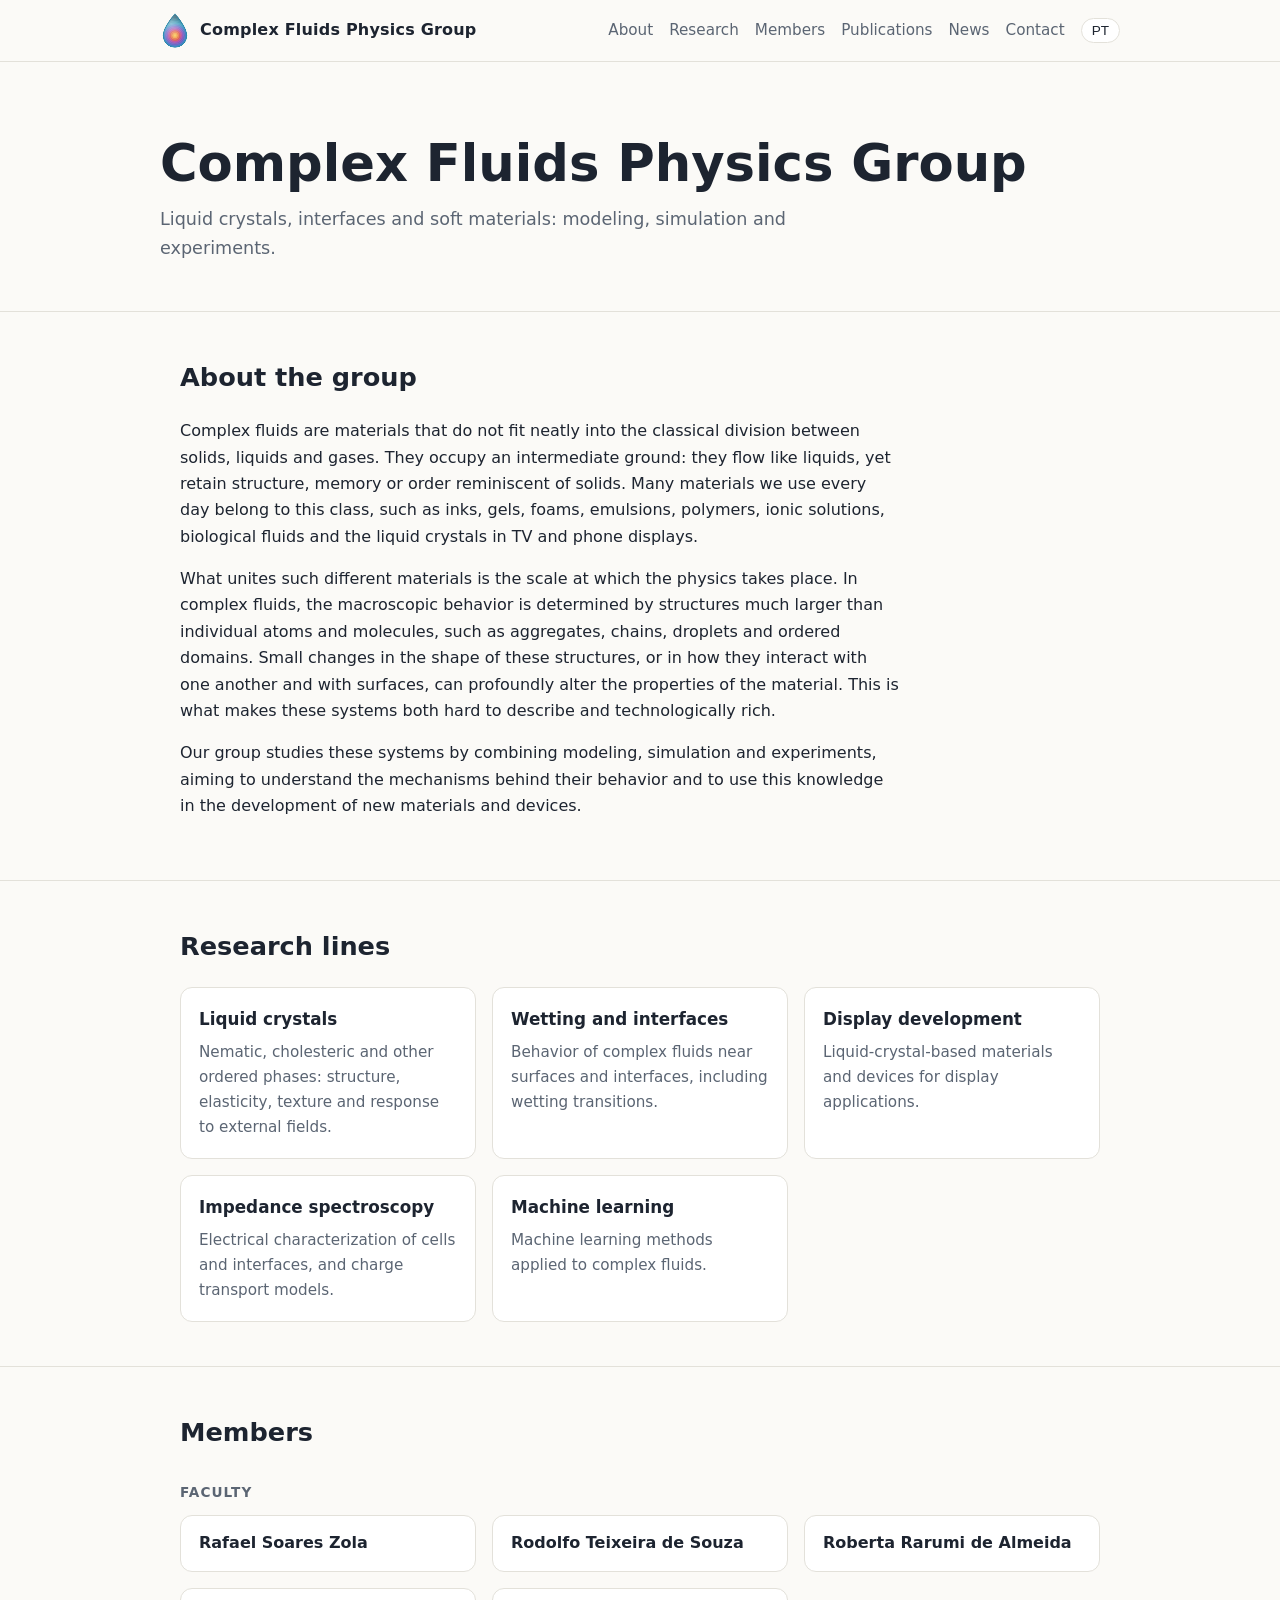
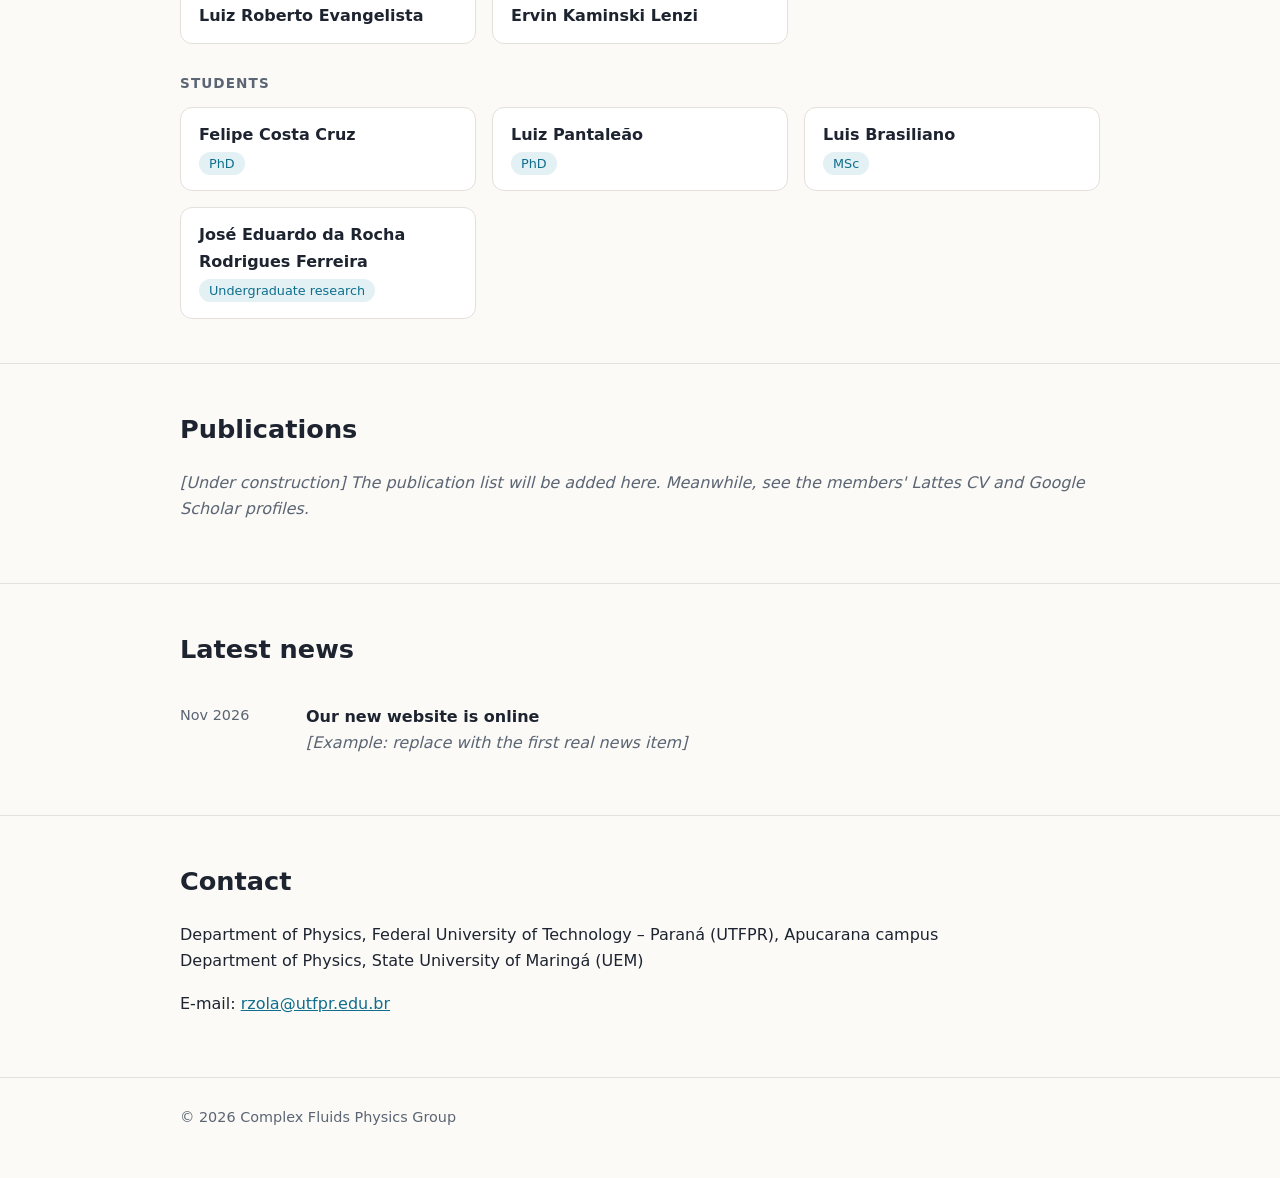
==== index.html @ 1449a66c "Add files via upload" ====
<!doctype html>
<html lang="pt-BR">
<head>
<meta charset="utf-8">
<meta name="viewport" content="width=device-width, initial-scale=1">
<title>Grupo de Física dos Fluidos Complexos</title>
<meta name="description" content="Grupo de Física dos Fluidos Complexos: cristais líquidos, elasticidade, molhamento e interfaces, displays, espectroscopia de impedância e aprendizado de máquina.">
<link rel="icon" type="image/svg+xml" href="favicon.svg">
<style>
  :root {
    --bg: #fbfaf7;
    --surface: #ffffff;
    --text: #1d2430;
    --muted: #5b6573;
    --accent: #0f6e8c;
    --accent-soft: #e3f1f5;
    --line: #e3e1da;
  }
  @media (prefers-color-scheme: dark) {
    :root:not([data-theme="light"]) {
      --bg: #12171d;
      --surface: #1a2129;
      --text: #e8ecf1;
      --muted: #9aa5b3;
      --accent: #5cc0dd;
      --accent-soft: #1b2f38;
      --line: #2a333d;
    }
  }
  * { box-sizing: border-box; }
  html { scroll-behavior: smooth; }
  body {
    margin: 0;
    background: var(--bg);
    color: var(--text);
    font-family: "Inter", system-ui, -apple-system, "Segoe UI", Roboto, sans-serif;
    line-height: 1.65;
  }
  a { color: var(--accent); }
  .wrap { max-width: 960px; margin: 0 auto; padding: 0 20px; }

  /* idioma */
  html[lang="pt-BR"] .en { display: none !important; }
  html[lang="en"] .pt { display: none !important; }

  header.top {
    position: sticky; top: 0; z-index: 10;
    background: color-mix(in srgb, var(--bg) 92%, transparent);
    backdrop-filter: blur(8px);
    border-bottom: 1px solid var(--line);
  }
  .bar { display: flex; align-items: center; justify-content: space-between; gap: 16px; padding: 12px 0; flex-wrap: wrap; }
  .brand { display: inline-flex; align-items: center; gap: 10px; font-weight: 700; letter-spacing: .2px; text-decoration: none; color: var(--text); }
  .brand img { display: block; }
  nav { display: flex; gap: 16px; flex-wrap: wrap; align-items: center; }
  nav a { text-decoration: none; color: var(--muted); font-size: .95rem; }
  nav a:hover { color: var(--accent); }
  .lang button {
    border: 1px solid var(--line); background: var(--surface); color: var(--text);
    padding: 4px 10px; border-radius: 999px; cursor: pointer; font-size: .85rem;
  }
  .lang button:hover { border-color: var(--accent); color: var(--accent); }

  .hero { padding: 72px 0 48px; }
  .hero h1 { font-size: clamp(2rem, 5vw, 3.2rem); line-height: 1.15; margin: 0 0 12px; }
  .hero p.sub { color: var(--muted); font-size: 1.1rem; margin: 0; max-width: 640px; }

  section { padding: 44px 0; border-top: 1px solid var(--line); }
  h2 { font-size: 1.6rem; margin: 0 0 20px; }
  h3 { margin: 0 0 6px; font-size: 1.05rem; }
  .about p { max-width: 720px; margin: 0 0 16px; }

  .grid { display: grid; grid-template-columns: repeat(auto-fill, minmax(260px, 1fr)); gap: 16px; }
  .card { background: var(--surface); border: 1px solid var(--line); border-radius: 12px; padding: 18px; }
  .card p { margin: 0; color: var(--muted); font-size: .95rem; }

  .members h3.group { margin: 28px 0 12px; color: var(--muted); font-size: .85rem; text-transform: uppercase; letter-spacing: .08em; }
  .person { background: var(--surface); border: 1px solid var(--line); border-radius: 12px; padding: 14px 18px; }
  .person .name { font-weight: 600; }
  .person .role { color: var(--muted); font-size: .9rem; }
  .tag { display: inline-block; background: var(--accent-soft); color: var(--accent); padding: 1px 10px; border-radius: 999px; font-size: .8rem; margin-top: 4px; }

  .news-item { display: grid; grid-template-columns: 110px 1fr; gap: 16px; padding: 14px 0; border-bottom: 1px solid var(--line); }
  .news-item:last-child { border-bottom: 0; }
  .news-item time { color: var(--muted); font-size: .9rem; }
  .placeholder { color: var(--muted); font-style: italic; }

  footer { border-top: 1px solid var(--line); padding: 28px 0 48px; color: var(--muted); font-size: .9rem; }

  @media (max-width: 560px) {
    .news-item { grid-template-columns: 1fr; gap: 2px; }
    .hero { padding: 48px 0 32px; }
  }
</style>
</head>
<body>

<header class="top">
  <div class="wrap bar">
    <a class="brand" href="#inicio">
      <img src="logo-simbolo.svg" alt="" width="30" height="37">
      <span class="pt">Física dos Fluidos Complexos</span>
      <span class="en">Complex Fluids Physics Group</span>
    </a>
    <nav>
      <a href="#sobre"><span class="pt">Sobre</span><span class="en">About</span></a>
      <a href="#linhas"><span class="pt">Pesquisa</span><span class="en">Research</span></a>
      <a href="#membros"><span class="pt">Membros</span><span class="en">Members</span></a>
      <a href="#publicacoes"><span class="pt">Publicações</span><span class="en">Publications</span></a>
      <a href="#noticias"><span class="pt">Notícias</span><span class="en">News</span></a>
      <a href="#contato"><span class="pt">Contato</span><span class="en">Contact</span></a>
      <span class="lang"><button id="langBtn" type="button" aria-label="Mudar idioma / Change language">EN</button></span>
    </nav>
  </div>
</header>

<main>
  <div class="wrap hero" id="inicio">
    <h1>
      <span class="pt">Grupo de Física dos Fluidos Complexos</span>
      <span class="en">Complex Fluids Physics Group</span>
    </h1>
    <p class="sub">
      <span class="pt">Cristais líquidos, interfaces e materiais moles: modelagem, simulação e experimentos.</span>
      <span class="en">Liquid crystals, interfaces and soft materials: modeling, simulation and experiments.</span>
    </p>
  </div>

  <section id="sobre" class="about">
    <div class="wrap">
      <h2><span class="pt">Sobre o grupo</span><span class="en">About the group</span></h2>

      <div class="pt">
        <p>Fluidos complexos são materiais que não se encaixam bem na divisão clássica entre sólidos, líquidos e gases. Eles ocupam um território intermediário: escoam como líquidos, mas guardam estrutura, memória ou ordem que lembram a dos sólidos. Muitos dos materiais que usamos no dia a dia pertencem a essa classe, como tintas, géis, espumas, emulsões, polímeros, soluções iônicas, fluidos biológicos e os cristais líquidos das telas de TVs e celulares.</p>
        <p>O que une materiais tão diferentes é a escala em que a física acontece. Em fluidos complexos, o comportamento observado em escala macroscópica é determinado por estruturas muito maiores que átomos e moléculas isoladas, como agregados, cadeias, gotas e domínios ordenados. Pequenas mudanças na forma dessas estruturas, ou na maneira como elas interagem entre si e com as superfícies, podem alterar profundamente as propriedades do material, e é isso que torna esses sistemas ao mesmo tempo difíceis de descrever e tão ricos do ponto de vista tecnológico.</p>
        <p>Nosso grupo estuda esses sistemas combinando modelagem, simulação e experimentos, com o objetivo de entender os mecanismos por trás de seu comportamento e de usar esse conhecimento no desenvolvimento de novos materiais e dispositivos.</p>
      </div>

      <div class="en">
        <p>Complex fluids are materials that do not fit neatly into the classical division between solids, liquids and gases. They occupy an intermediate ground: they flow like liquids, yet retain structure, memory or order reminiscent of solids. Many materials we use every day belong to this class, such as inks, gels, foams, emulsions, polymers, ionic solutions, biological fluids and the liquid crystals in TV and phone displays.</p>
        <p>What unites such different materials is the scale at which the physics takes place. In complex fluids, the macroscopic behavior is determined by structures much larger than individual atoms and molecules, such as aggregates, chains, droplets and ordered domains. Small changes in the shape of these structures, or in how they interact with one another and with surfaces, can profoundly alter the properties of the material. This is what makes these systems both hard to describe and technologically rich.</p>
        <p>Our group studies these systems by combining modeling, simulation and experiments, aiming to understand the mechanisms behind their behavior and to use this knowledge in the development of new materials and devices.</p>
      </div>
    </div>
  </section>

  <section id="linhas">
    <div class="wrap">
      <h2><span class="pt">Linhas de pesquisa</span><span class="en">Research lines</span></h2>
      <div class="grid">
        <div class="card">
          <h3><span class="pt">Cristais líquidos</span><span class="en">Liquid crystals</span></h3>
          <p><span class="pt">Fases nemáticas, colestéricas e outras fases ordenadas: estrutura, elasticidade, textura e resposta a campos externos.</span><span class="en">Nematic, cholesteric and other ordered phases: structure, elasticity, texture and response to external fields.</span></p>
        </div>
        <div class="card">
          <h3><span class="pt">Molhamento e interfaces</span><span class="en">Wetting and interfaces</span></h3>
          <p><span class="pt">Comportamento de fluidos complexos junto a superfícies e interfaces, incluindo transições de molhamento.</span><span class="en">Behavior of complex fluids near surfaces and interfaces, including wetting transitions.</span></p>
        </div>
        <div class="card">
          <h3><span class="pt">Desenvolvimento de displays</span><span class="en">Display development</span></h3>
          <p><span class="pt">Materiais e dispositivos baseados em cristais líquidos para aplicações em displays.</span><span class="en">Liquid-crystal-based materials and devices for display applications.</span></p>
        </div>
        <div class="card">
          <h3><span class="pt">Espectroscopia de impedância</span><span class="en">Impedance spectroscopy</span></h3>
          <p><span class="pt">Caracterização elétrica de células e interfaces, e modelos de transporte de cargas.</span><span class="en">Electrical characterization of cells and interfaces, and charge transport models.</span></p>
        </div>
        <div class="card">
          <h3><span class="pt">Aprendizado de máquina</span><span class="en">Machine learning</span></h3>
          <p><span class="pt">Métodos de aprendizado de máquina aplicados a fluidos complexos.</span><span class="en">Machine learning methods applied to complex fluids.</span></p>
        </div>
      </div>
    </div>
  </section>

  <section id="membros" class="members">
    <div class="wrap">
      <h2><span class="pt">Membros</span><span class="en">Members</span></h2>

      <h3 class="group"><span class="pt">Professores</span><span class="en">Faculty</span></h3>
      <div class="grid">
        <div class="person"><div class="name">Rafael Soares Zola</div></div>
        <div class="person"><div class="name">Rodolfo Teixeira de Souza</div></div>
        <div class="person"><div class="name">Roberta Rarumi de Almeida</div></div>
        <div class="person"><div class="name">Luiz Roberto Evangelista</div></div>
        <div class="person"><div class="name">Ervin Kaminski Lenzi</div></div>
      </div>

      <h3 class="group"><span class="pt">Estudantes</span><span class="en">Students</span></h3>
      <div class="grid">
        <div class="person"><div class="name">Felipe Costa Cruz</div><span class="tag"><span class="pt">Doutorado</span><span class="en">PhD</span></span></div>
        <div class="person"><div class="name">Luiz Pantaleão</div><span class="tag"><span class="pt">Doutorado</span><span class="en">PhD</span></span></div>
        <div class="person"><div class="name">Luis Brasiliano</div><span class="tag"><span class="pt">Mestrado</span><span class="en">MSc</span></span></div>
        <div class="person"><div class="name">José Eduardo da Rocha Rodrigues Ferreira</div><span class="tag"><span class="pt">Iniciação científica</span><span class="en">Undergraduate research</span></span></div>
      </div>
    </div>
  </section>

  <section id="publicacoes">
    <div class="wrap">
      <h2><span class="pt">Publicações</span><span class="en">Publications</span></h2>
      <p class="placeholder">
        <span class="pt">[Em construção] A lista de publicações será adicionada aqui. Enquanto isso, veja o Currículo Lattes e o Google Scholar dos membros.</span>
        <span class="en">[Under construction] The publication list will be added here. Meanwhile, see the members' Lattes CV and Google Scholar profiles.</span>
      </p>
    </div>
  </section>

  <section id="noticias">
    <div class="wrap">
      <h2><span class="pt">Últimas notícias</span><span class="en">Latest news</span></h2>
      <div class="news-item">
        <time datetime="2026-11">Nov 2026</time>
        <div>
          <strong><span class="pt">Nosso novo site está no ar</span><span class="en">Our new website is online</span></strong>
          <div class="placeholder"><span class="pt">[Exemplo: substituir pela primeira notícia real]</span><span class="en">[Example: replace with the first real news item]</span></div>
        </div>
      </div>
    </div>
  </section>

  <section id="contato">
    <div class="wrap">
      <h2><span class="pt">Contato</span><span class="en">Contact</span></h2>
      <p>
        <span class="pt">Departamento de Física, Universidade Tecnológica Federal do Paraná (UTFPR), câmpus Apucarana<br>
        Departamento de Física, Universidade Estadual de Maringá (UEM)</span>
        <span class="en">Department of Physics, Federal University of Technology – Paraná (UTFPR), Apucarana campus<br>
        Department of Physics, State University of Maringá (UEM)</span>
      </p>
      <p>
        <span class="pt">E-mail:</span><span class="en">E-mail:</span>
        <a href="mailto:rzola@utfpr.edu.br">rzola@utfpr.edu.br</a>
      </p>
    </div>
  </section>
</main>

<footer>
  <div class="wrap">
    © 2026 <span class="pt">Grupo de Física dos Fluidos Complexos</span><span class="en">Complex Fluids Physics Group</span>
  </div>
</footer>

<script>
  (function () {
    var btn = document.getElementById('langBtn');
    var root = document.documentElement;
    function apply(lang) {
      root.lang = lang === 'en' ? 'en' : 'pt-BR';
      btn.textContent = lang === 'en' ? 'PT' : 'EN';
      document.title = lang === 'en' ? 'Complex Fluids Physics Group' : 'Grupo de Física dos Fluidos Complexos';
    }
    var saved = null;
    try { saved = localStorage.getItem('lang'); } catch (e) {}
    var initial = saved || ((navigator.language || 'pt').toLowerCase().indexOf('pt') === 0 ? 'pt' : 'en');
    apply(initial);
    btn.addEventListener('click', function () {
      var next = root.lang === 'en' ? 'pt' : 'en';
      apply(next);
      try { localStorage.setItem('lang', next); } catch (e) {}
    });
  })();
</script>
</body>
</html>
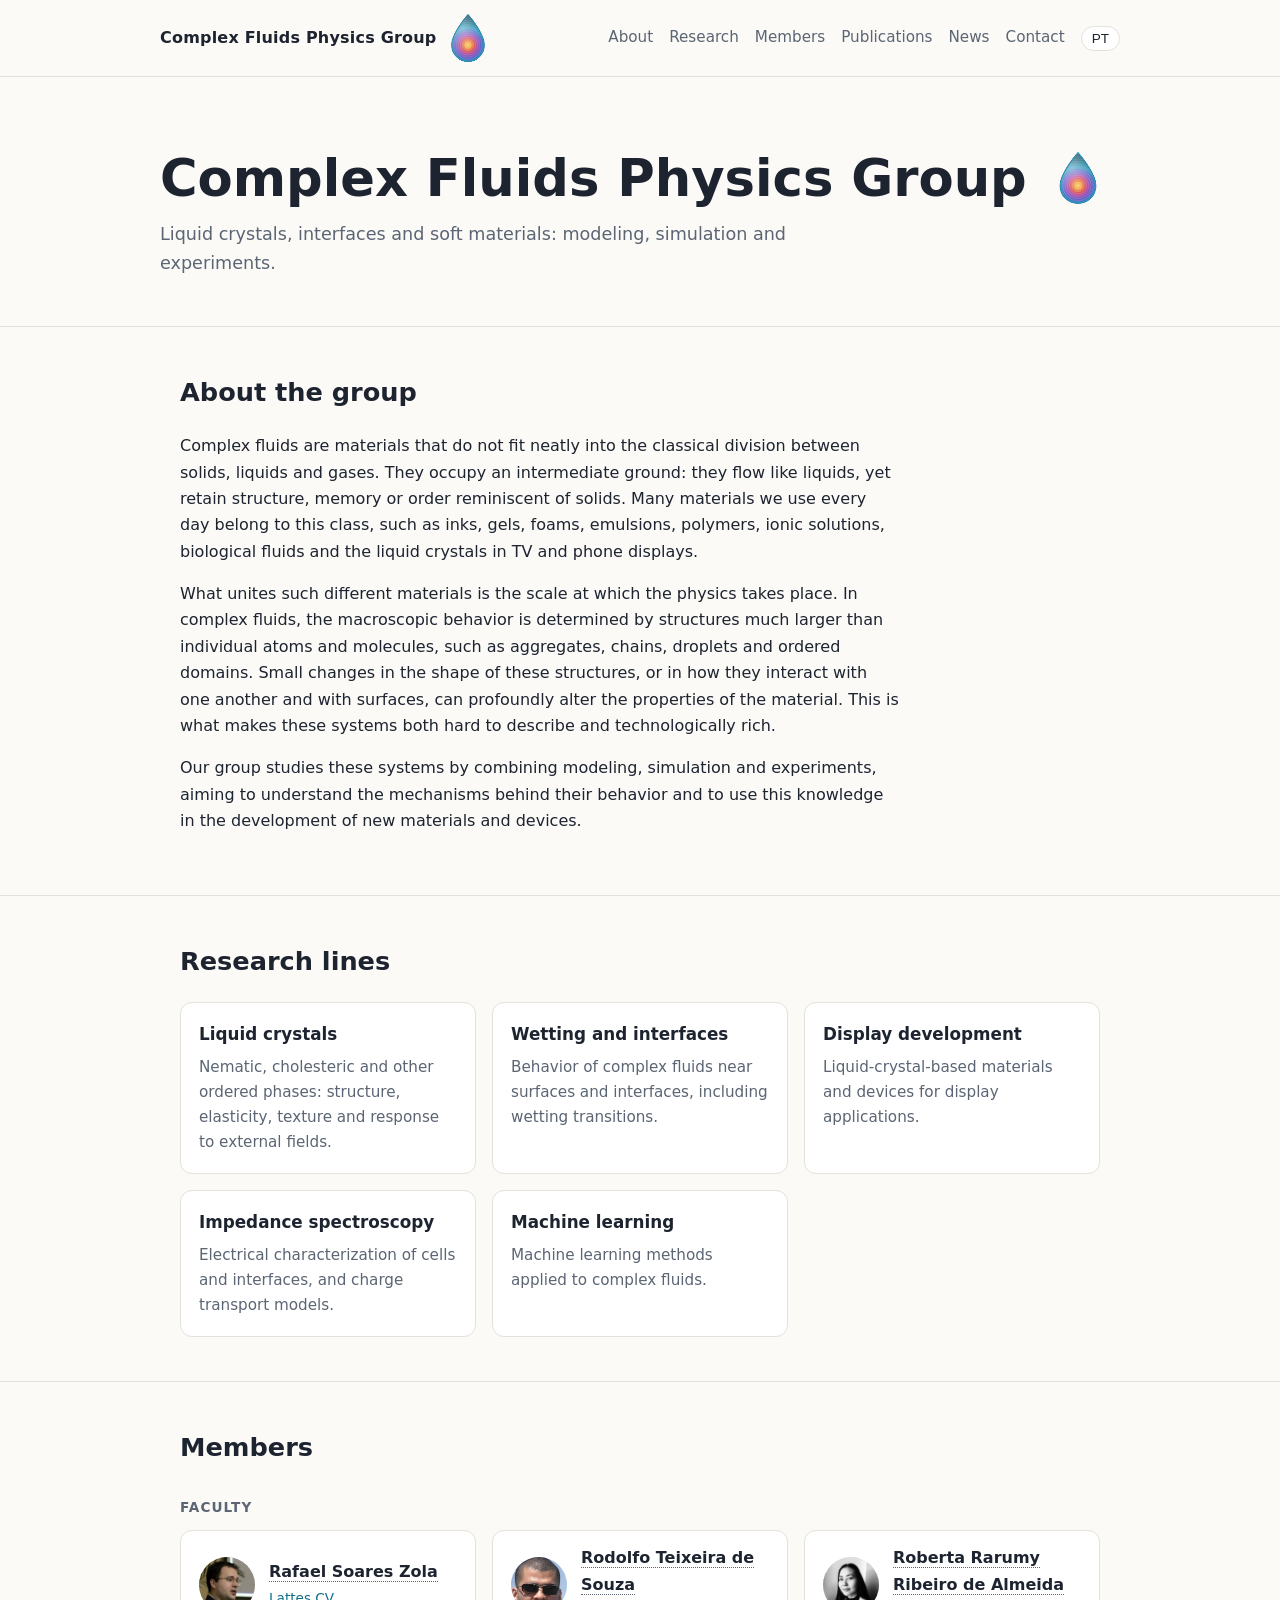
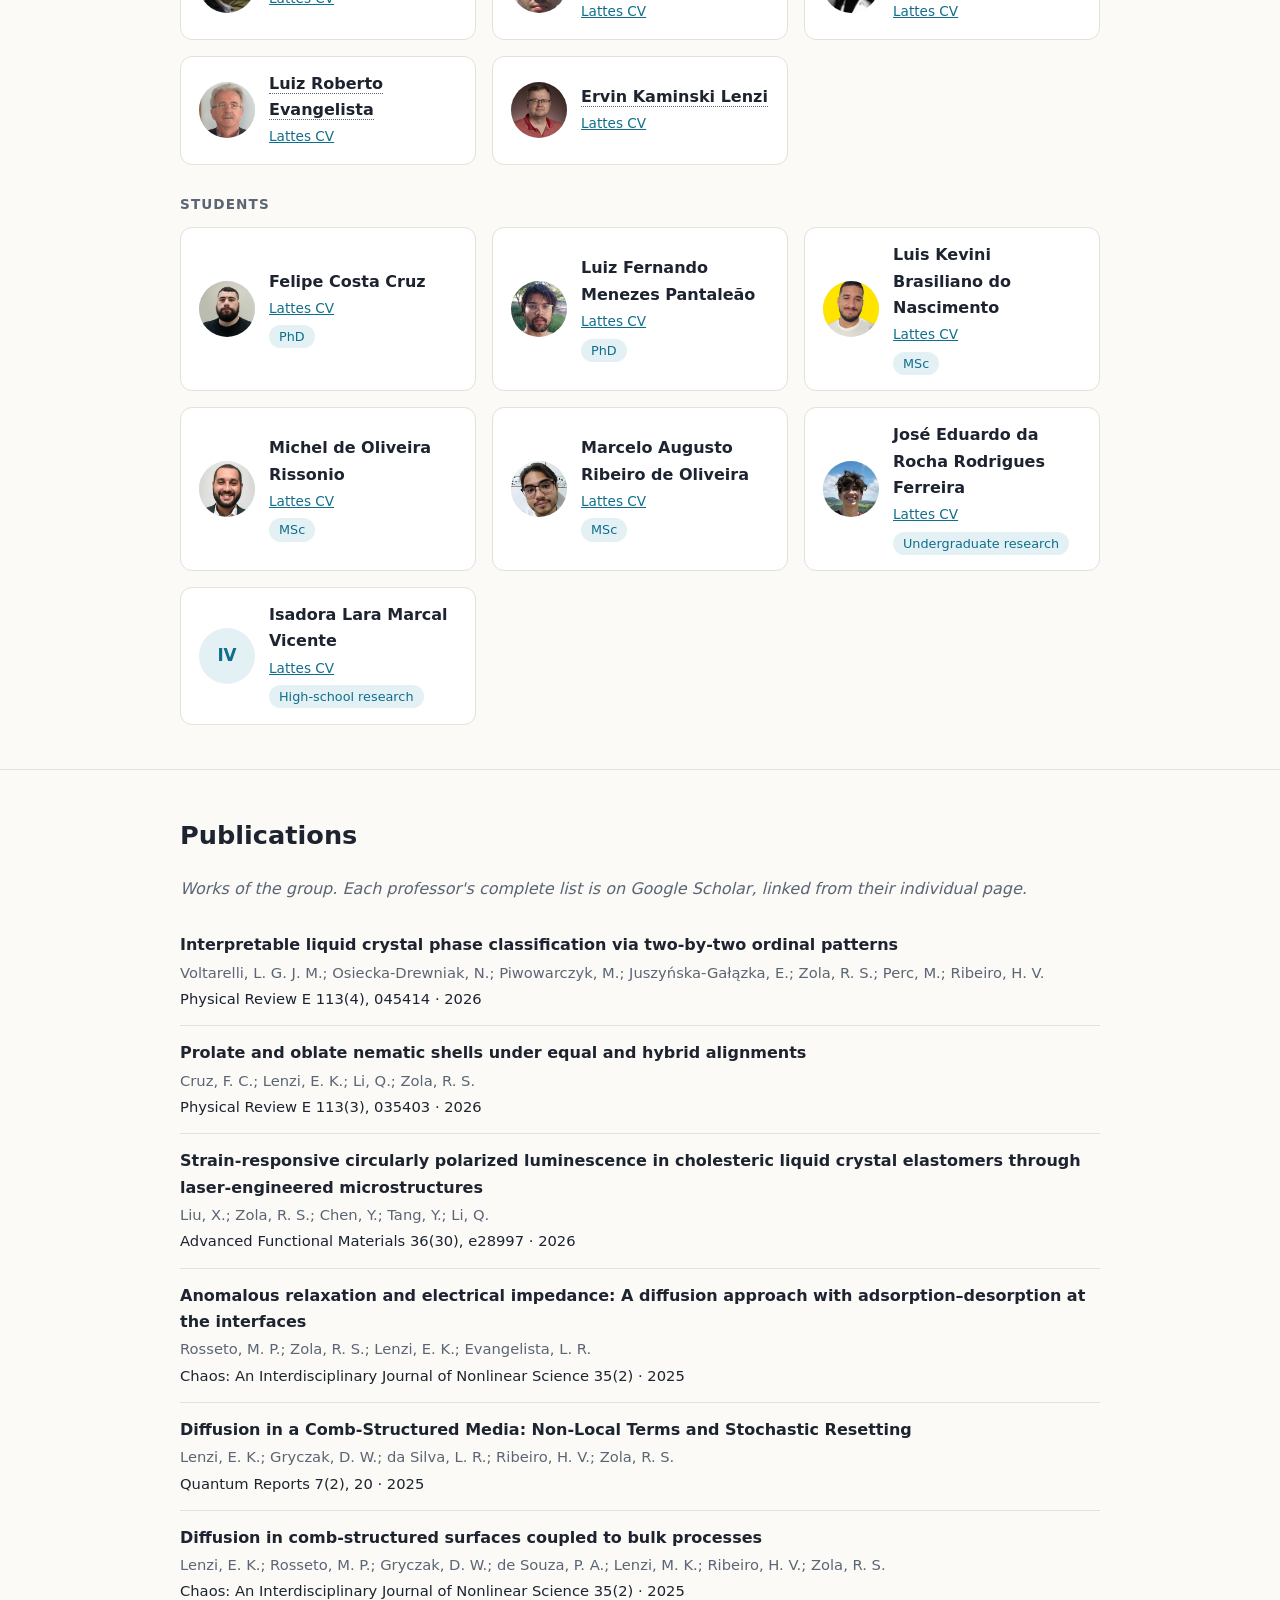
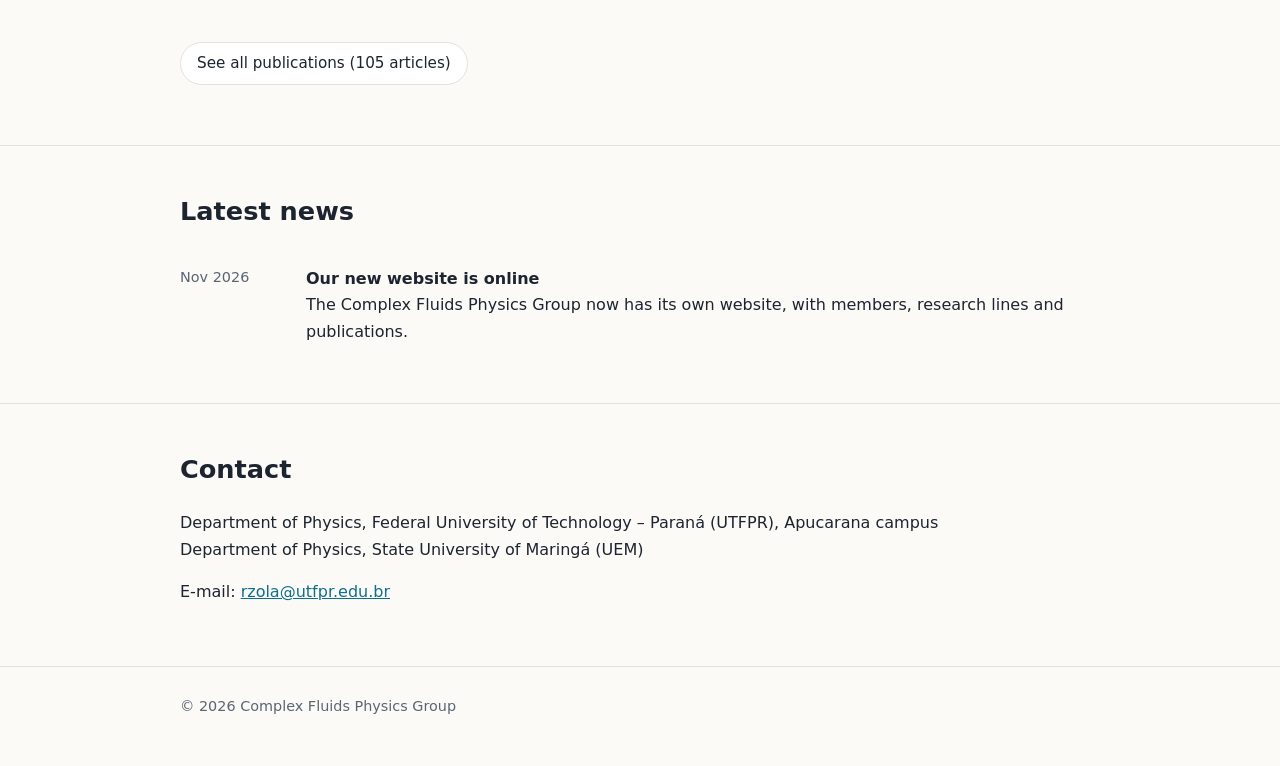
==== commit c6ee12d4: "Add files via upload versão 10/11/26 16:12" ====
--- a/index.html
+++ b/index.html
@@ -6,101 +6,16 @@
 <title>Grupo de Física dos Fluidos Complexos</title>
 <meta name="description" content="Grupo de Física dos Fluidos Complexos: cristais líquidos, elasticidade, molhamento e interfaces, displays, espectroscopia de impedância e aprendizado de máquina.">
 <link rel="icon" type="image/svg+xml" href="favicon.svg">
-<style>
-  :root {
-    --bg: #fbfaf7;
-    --surface: #ffffff;
-    --text: #1d2430;
-    --muted: #5b6573;
-    --accent: #0f6e8c;
-    --accent-soft: #e3f1f5;
-    --line: #e3e1da;
-  }
-  @media (prefers-color-scheme: dark) {
-    :root:not([data-theme="light"]) {
-      --bg: #12171d;
-      --surface: #1a2129;
-      --text: #e8ecf1;
-      --muted: #9aa5b3;
-      --accent: #5cc0dd;
-      --accent-soft: #1b2f38;
-      --line: #2a333d;
-    }
-  }
-  * { box-sizing: border-box; }
-  html { scroll-behavior: smooth; }
-  body {
-    margin: 0;
-    background: var(--bg);
-    color: var(--text);
-    font-family: "Inter", system-ui, -apple-system, "Segoe UI", Roboto, sans-serif;
-    line-height: 1.65;
-  }
-  a { color: var(--accent); }
-  .wrap { max-width: 960px; margin: 0 auto; padding: 0 20px; }
-
-  /* idioma */
-  html[lang="pt-BR"] .en { display: none !important; }
-  html[lang="en"] .pt { display: none !important; }
-
-  header.top {
-    position: sticky; top: 0; z-index: 10;
-    background: color-mix(in srgb, var(--bg) 92%, transparent);
-    backdrop-filter: blur(8px);
-    border-bottom: 1px solid var(--line);
-  }
-  .bar { display: flex; align-items: center; justify-content: space-between; gap: 16px; padding: 12px 0; flex-wrap: wrap; }
-  .brand { display: inline-flex; align-items: center; gap: 10px; font-weight: 700; letter-spacing: .2px; text-decoration: none; color: var(--text); }
-  .brand img { display: block; }
-  nav { display: flex; gap: 16px; flex-wrap: wrap; align-items: center; }
-  nav a { text-decoration: none; color: var(--muted); font-size: .95rem; }
-  nav a:hover { color: var(--accent); }
-  .lang button {
-    border: 1px solid var(--line); background: var(--surface); color: var(--text);
-    padding: 4px 10px; border-radius: 999px; cursor: pointer; font-size: .85rem;
-  }
-  .lang button:hover { border-color: var(--accent); color: var(--accent); }
-
-  .hero { padding: 72px 0 48px; }
-  .hero h1 { font-size: clamp(2rem, 5vw, 3.2rem); line-height: 1.15; margin: 0 0 12px; }
-  .hero p.sub { color: var(--muted); font-size: 1.1rem; margin: 0; max-width: 640px; }
-
-  section { padding: 44px 0; border-top: 1px solid var(--line); }
-  h2 { font-size: 1.6rem; margin: 0 0 20px; }
-  h3 { margin: 0 0 6px; font-size: 1.05rem; }
-  .about p { max-width: 720px; margin: 0 0 16px; }
-
-  .grid { display: grid; grid-template-columns: repeat(auto-fill, minmax(260px, 1fr)); gap: 16px; }
-  .card { background: var(--surface); border: 1px solid var(--line); border-radius: 12px; padding: 18px; }
-  .card p { margin: 0; color: var(--muted); font-size: .95rem; }
-
-  .members h3.group { margin: 28px 0 12px; color: var(--muted); font-size: .85rem; text-transform: uppercase; letter-spacing: .08em; }
-  .person { background: var(--surface); border: 1px solid var(--line); border-radius: 12px; padding: 14px 18px; }
-  .person .name { font-weight: 600; }
-  .person .role { color: var(--muted); font-size: .9rem; }
-  .tag { display: inline-block; background: var(--accent-soft); color: var(--accent); padding: 1px 10px; border-radius: 999px; font-size: .8rem; margin-top: 4px; }
-
-  .news-item { display: grid; grid-template-columns: 110px 1fr; gap: 16px; padding: 14px 0; border-bottom: 1px solid var(--line); }
-  .news-item:last-child { border-bottom: 0; }
-  .news-item time { color: var(--muted); font-size: .9rem; }
-  .placeholder { color: var(--muted); font-style: italic; }
-
-  footer { border-top: 1px solid var(--line); padding: 28px 0 48px; color: var(--muted); font-size: .9rem; }
-
-  @media (max-width: 560px) {
-    .news-item { grid-template-columns: 1fr; gap: 2px; }
-    .hero { padding: 48px 0 32px; }
-  }
-</style>
+<link rel="stylesheet" href="style.css">
 </head>
 <body>
 
 <header class="top">
   <div class="wrap bar">
     <a class="brand" href="#inicio">
-      <img src="logo-simbolo.svg" alt="" width="30" height="37">
       <span class="pt">Física dos Fluidos Complexos</span>
       <span class="en">Complex Fluids Physics Group</span>
+      <img src="logo-simbolo.svg" alt="" width="43" height="52">
     </a>
     <nav>
       <a href="#sobre"><span class="pt">Sobre</span><span class="en">About</span></a>
@@ -119,6 +34,7 @@
     <h1>
       <span class="pt">Grupo de Física dos Fluidos Complexos</span>
       <span class="en">Complex Fluids Physics Group</span>
+      <img class="hero-logo" src="logo-simbolo.svg" alt="" width="53" height="64">
     </h1>
     <p class="sub">
       <span class="pt">Cristais líquidos, interfaces e materiais moles: modelagem, simulação e experimentos.</span>
@@ -178,19 +94,58 @@
 
       <h3 class="group"><span class="pt">Professores</span><span class="en">Faculty</span></h3>
       <div class="grid">
-        <div class="person"><div class="name">Rafael Soares Zola</div></div>
-        <div class="person"><div class="name">Rodolfo Teixeira de Souza</div></div>
-        <div class="person"><div class="name">Roberta Rarumi de Almeida</div></div>
-        <div class="person"><div class="name">Luiz Roberto Evangelista</div></div>
-        <div class="person"><div class="name">Ervin Kaminski Lenzi</div></div>
+        <div class="person">
+          <div class="avatar"><span>RZ</span><img src="fotos/rafael-zola.jpg" alt="" loading="lazy" onerror="this.remove()"></div>
+          <div><div class="name"><a class="namelink" href="professores/rafael-zola.html">Rafael Soares Zola</a></div><a class="lattes" href="http://lattes.cnpq.br/8567293680002068" target="_blank" rel="noopener"><span class="pt">Currículo Lattes</span><span class="en">Lattes CV</span></a></div>
+        </div>
+        <div class="person">
+          <div class="avatar"><span>RS</span><img src="fotos/rodolfo-souza.jpg" alt="" loading="lazy" onerror="this.remove()"></div>
+          <div><div class="name"><a class="namelink" href="professores/rodolfo-souza.html">Rodolfo Teixeira de Souza</a></div><a class="lattes" href="http://lattes.cnpq.br/6095448714892816" target="_blank" rel="noopener"><span class="pt">Currículo Lattes</span><span class="en">Lattes CV</span></a></div>
+        </div>
+        <div class="person">
+          <div class="avatar"><span>RA</span><img src="fotos/roberta-almeida.jpg" alt="" loading="lazy" onerror="this.remove()"></div>
+          <div><div class="name"><a class="namelink" href="professores/roberta-almeida.html">Roberta Rarumy Ribeiro de Almeida</a></div><a class="lattes" href="http://lattes.cnpq.br/6736978959239386" target="_blank" rel="noopener"><span class="pt">Currículo Lattes</span><span class="en">Lattes CV</span></a></div>
+        </div>
+        <div class="person">
+          <div class="avatar"><span>LE</span><img src="fotos/luiz-evangelista.jpg" alt="" loading="lazy" onerror="this.remove()"></div>
+          <div><div class="name"><a class="namelink" href="professores/luiz-evangelista.html">Luiz Roberto Evangelista</a></div><a class="lattes" href="http://lattes.cnpq.br/3821297511662902" target="_blank" rel="noopener"><span class="pt">Currículo Lattes</span><span class="en">Lattes CV</span></a></div>
+        </div>
+        <div class="person">
+          <div class="avatar"><span>EL</span><img src="fotos/ervin-lenzi.jpg" alt="" loading="lazy" onerror="this.remove()"></div>
+          <div><div class="name"><a class="namelink" href="professores/ervin-lenzi.html">Ervin Kaminski Lenzi</a></div><a class="lattes" href="http://lattes.cnpq.br/9644741302334554" target="_blank" rel="noopener"><span class="pt">Currículo Lattes</span><span class="en">Lattes CV</span></a></div>
+        </div>
       </div>
 
       <h3 class="group"><span class="pt">Estudantes</span><span class="en">Students</span></h3>
       <div class="grid">
-        <div class="person"><div class="name">Felipe Costa Cruz</div><span class="tag"><span class="pt">Doutorado</span><span class="en">PhD</span></span></div>
-        <div class="person"><div class="name">Luiz Pantaleão</div><span class="tag"><span class="pt">Doutorado</span><span class="en">PhD</span></span></div>
-        <div class="person"><div class="name">Luis Brasiliano</div><span class="tag"><span class="pt">Mestrado</span><span class="en">MSc</span></span></div>
-        <div class="person"><div class="name">José Eduardo da Rocha Rodrigues Ferreira</div><span class="tag"><span class="pt">Iniciação científica</span><span class="en">Undergraduate research</span></span></div>
+        <div class="person">
+          <div class="avatar"><span>FC</span><img src="fotos/felipe-cruz.jpg" alt="" loading="lazy" onerror="this.remove()"></div>
+          <div><div class="name">Felipe Costa Cruz</div><a class="lattes" href="http://lattes.cnpq.br/5861585216057850" target="_blank" rel="noopener"><span class="pt">Currículo Lattes</span><span class="en">Lattes CV</span></a><br><span class="tag"><span class="pt">Doutorado</span><span class="en">PhD</span></span></div>
+        </div>
+        <div class="person">
+          <div class="avatar"><span>LP</span><img src="fotos/luiz-pantaleao.jpg" alt="" loading="lazy" onerror="this.remove()"></div>
+          <div><div class="name">Luiz Fernando Menezes Pantaleão</div><a class="lattes" href="http://lattes.cnpq.br/1841833596266170" target="_blank" rel="noopener"><span class="pt">Currículo Lattes</span><span class="en">Lattes CV</span></a><br><span class="tag"><span class="pt">Doutorado</span><span class="en">PhD</span></span></div>
+        </div>
+        <div class="person">
+          <div class="avatar"><span>LN</span><img src="fotos/luis-brasiliano.jpg" alt="" loading="lazy" onerror="this.remove()"></div>
+          <div><div class="name">Luis Kevini Brasiliano do Nascimento</div><a class="lattes" href="http://lattes.cnpq.br/3554995886661353" target="_blank" rel="noopener"><span class="pt">Currículo Lattes</span><span class="en">Lattes CV</span></a><br><span class="tag"><span class="pt">Mestrado</span><span class="en">MSc</span></span></div>
+        </div>
+        <div class="person">
+          <div class="avatar"><span>MR</span><img src="fotos/michel-rissonio.jpg" alt="" loading="lazy" onerror="this.remove()"></div>
+          <div><div class="name">Michel de Oliveira Rissonio</div><a class="lattes" href="http://lattes.cnpq.br/2731486162855691" target="_blank" rel="noopener"><span class="pt">Currículo Lattes</span><span class="en">Lattes CV</span></a><br><span class="tag"><span class="pt">Mestrado</span><span class="en">MSc</span></span></div>
+        </div>
+        <div class="person">
+          <div class="avatar"><span>MO</span><img src="fotos/marcelo-oliveira.jpg" alt="" loading="lazy" onerror="this.remove()"></div>
+          <div><div class="name">Marcelo Augusto Ribeiro de Oliveira</div><a class="lattes" href="http://lattes.cnpq.br/0408678815399770" target="_blank" rel="noopener"><span class="pt">Currículo Lattes</span><span class="en">Lattes CV</span></a><br><span class="tag"><span class="pt">Mestrado</span><span class="en">MSc</span></span></div>
+        </div>
+        <div class="person">
+          <div class="avatar"><span>JF</span><img src="fotos/jose-ferreira.jpg" alt="" loading="lazy" onerror="this.remove()"></div>
+          <div><div class="name">José Eduardo da Rocha Rodrigues Ferreira</div><a class="lattes" href="http://lattes.cnpq.br/7820267492773873" target="_blank" rel="noopener"><span class="pt">Currículo Lattes</span><span class="en">Lattes CV</span></a><br><span class="tag"><span class="pt">Iniciação científica</span><span class="en">Undergraduate research</span></span></div>
+        </div>
+        <div class="person">
+          <div class="avatar"><span>IV</span><img src="fotos/isadora-vicente.jpg" alt="" loading="lazy" onerror="this.remove()"></div>
+          <div><div class="name">Isadora Lara Marcal Vicente</div><a class="lattes" href="http://lattes.cnpq.br/8656420120062433" target="_blank" rel="noopener"><span class="pt">Currículo Lattes</span><span class="en">Lattes CV</span></a><br><span class="tag"><span class="pt">Iniciação científica (ensino médio)</span><span class="en">High-school research</span></span></div>
+        </div>
       </div>
     </div>
   </section>
@@ -198,10 +153,42 @@
   <section id="publicacoes">
     <div class="wrap">
       <h2><span class="pt">Publicações</span><span class="en">Publications</span></h2>
-      <p class="placeholder">
-        <span class="pt">[Em construção] A lista de publicações será adicionada aqui. Enquanto isso, veja o Currículo Lattes e o Google Scholar dos membros.</span>
-        <span class="en">[Under construction] The publication list will be added here. Meanwhile, see the members' Lattes CV and Google Scholar profiles.</span>
-      </p>
+      <!-- PUBS:START -->
+      <p class="placeholder" style="margin-top:0"><span class="pt">Trabalhos do grupo. A lista completa de cada professor está no Google Scholar, em sua página individual.</span><span class="en">Works of the group. Each professor's complete list is on Google Scholar, linked from their individual page.</span></p>
+      <ul class="pubs">
+      <li>
+        <div class="pub-title"><a href="https://scholar.google.com/scholar?q=%22Interpretable+liquid+crystal+phase+classification+via+two-by-two+ordinal+patterns%22" target="_blank" rel="noopener">Interpretable liquid crystal phase classification via two-by-two ordinal patterns</a></div>
+        <div class="pub-authors">Voltarelli, L. G. J. M.; Osiecka-Drewniak, N.; Piwowarczyk, M.; Juszyńska-Gałązka, E.; Zola, R. S.; Perc, M.; Ribeiro, H. V.</div>
+        <div class="pub-venue">Physical Review E 113(4), 045414 · 2026 </div>
+      </li>
+      <li>
+        <div class="pub-title"><a href="https://scholar.google.com/scholar?q=%22Prolate+and+oblate+nematic+shells+under+equal+and+hybrid+alignments%22" target="_blank" rel="noopener">Prolate and oblate nematic shells under equal and hybrid alignments</a></div>
+        <div class="pub-authors">Cruz, F. C.; Lenzi, E. K.; Li, Q.; Zola, R. S.</div>
+        <div class="pub-venue">Physical Review E 113(3), 035403 · 2026 </div>
+      </li>
+      <li>
+        <div class="pub-title"><a href="https://scholar.google.com/scholar?q=%22Strain-responsive+circularly+polarized+luminescence+in+cholesteric+liquid+crystal+elastomers+through+laser-engineered+microstructures%22" target="_blank" rel="noopener">Strain-responsive circularly polarized luminescence in cholesteric liquid crystal elastomers through laser-engineered microstructures</a></div>
+        <div class="pub-authors">Liu, X.; Zola, R. S.; Chen, Y.; Tang, Y.; Li, Q.</div>
+        <div class="pub-venue">Advanced Functional Materials 36(30), e28997 · 2026 </div>
+      </li>
+      <li>
+        <div class="pub-title"><a href="https://scholar.google.com/scholar?q=%22Anomalous+relaxation+and+electrical+impedance%3A+A+diffusion+approach+with+adsorption%E2%80%93desorption+at+the+interfaces%22" target="_blank" rel="noopener">Anomalous relaxation and electrical impedance: A diffusion approach with adsorption–desorption at the interfaces</a></div>
+        <div class="pub-authors">Rosseto, M. P.; Zola, R. S.; Lenzi, E. K.; Evangelista, L. R.</div>
+        <div class="pub-venue">Chaos: An Interdisciplinary Journal of Nonlinear Science 35(2) · 2025 </div>
+      </li>
+      <li>
+        <div class="pub-title"><a href="https://scholar.google.com/scholar?q=%22Diffusion+in+a+Comb-Structured+Media%3A+Non-Local+Terms+and+Stochastic+Resetting%22" target="_blank" rel="noopener">Diffusion in a Comb-Structured Media: Non-Local Terms and Stochastic Resetting</a></div>
+        <div class="pub-authors">Lenzi, E. K.; Gryczak, D. W.; da Silva, L. R.; Ribeiro, H. V.; Zola, R. S.</div>
+        <div class="pub-venue">Quantum Reports 7(2), 20 · 2025 </div>
+      </li>
+      <li>
+        <div class="pub-title"><a href="https://scholar.google.com/scholar?q=%22Diffusion+in+comb-structured+surfaces+coupled+to+bulk+processes%22" target="_blank" rel="noopener">Diffusion in comb-structured surfaces coupled to bulk processes</a></div>
+        <div class="pub-authors">Lenzi, E. K.; Rosseto, M. P.; Gryczak, D. W.; de Souza, P. A.; Lenzi, M. K.; Ribeiro, H. V.; Zola, R. S.</div>
+        <div class="pub-venue">Chaos: An Interdisciplinary Journal of Nonlinear Science 35(2) · 2025 </div>
+      </li>
+      </ul>
+      <p><a class="btn" href="publicacoes.html"><span class="pt">Ver todas as publicações (105 artigos)</span><span class="en">See all publications (105 articles)</span></a></p>
+      <!-- PUBS:END -->
     </div>
   </section>
 
@@ -212,7 +199,7 @@
         <time datetime="2026-11">Nov 2026</time>
         <div>
           <strong><span class="pt">Nosso novo site está no ar</span><span class="en">Our new website is online</span></strong>
-          <div class="placeholder"><span class="pt">[Exemplo: substituir pela primeira notícia real]</span><span class="en">[Example: replace with the first real news item]</span></div>
+          <div><span class="pt">O Grupo de Física dos Fluidos Complexos agora tem página própria, com membros, linhas de pesquisa e publicações.</span><span class="en">The Complex Fluids Physics Group now has its own website, with members, research lines and publications.</span></div>
         </div>
       </div>
     </div>
--- a/style.css
+++ b/style.css
@@ -0,0 +1,123 @@
+  :root {
+    --bg: #fbfaf7;
+    --surface: #ffffff;
+    --text: #1d2430;
+    --muted: #5b6573;
+    --accent: #0f6e8c;
+    --accent-soft: #e3f1f5;
+    --line: #e3e1da;
+  }
+  @media (prefers-color-scheme: dark) {
+    :root:not([data-theme="light"]) {
+      --bg: #12171d;
+      --surface: #1a2129;
+      --text: #e8ecf1;
+      --muted: #9aa5b3;
+      --accent: #5cc0dd;
+      --accent-soft: #1b2f38;
+      --line: #2a333d;
+    }
+  }
+  * { box-sizing: border-box; }
+  html { scroll-behavior: smooth; }
+  body {
+    margin: 0;
+    background: var(--bg);
+    color: var(--text);
+    font-family: "Inter", system-ui, -apple-system, "Segoe UI", Roboto, sans-serif;
+    line-height: 1.65;
+  }
+  a { color: var(--accent); }
+  .wrap { max-width: 960px; margin: 0 auto; padding: 0 20px; }
+
+  /* idioma */
+  html[lang="pt-BR"] .en { display: none !important; }
+  html[lang="en"] .pt { display: none !important; }
+
+  header.top {
+    position: sticky; top: 0; z-index: 10;
+    background: color-mix(in srgb, var(--bg) 92%, transparent);
+    backdrop-filter: blur(8px);
+    border-bottom: 1px solid var(--line);
+  }
+  .bar { display: flex; align-items: center; justify-content: space-between; gap: 16px; padding: 12px 0; flex-wrap: wrap; }
+  .brand { display: inline-flex; align-items: center; gap: 10px; font-weight: 700; letter-spacing: .2px; text-decoration: none; color: var(--text); }
+  .brand img { display: block; height: 52px; width: auto; }
+  nav { display: flex; gap: 16px; flex-wrap: wrap; align-items: center; }
+  nav a { text-decoration: none; color: var(--muted); font-size: .95rem; }
+  nav a:hover { color: var(--accent); }
+  .lang button {
+    border: 1px solid var(--line); background: var(--surface); color: var(--text);
+    padding: 4px 10px; border-radius: 999px; cursor: pointer; font-size: .85rem;
+  }
+  .lang button:hover { border-color: var(--accent); color: var(--accent); }
+
+  .hero { padding: 72px 0 48px; }
+  .hero h1 { font-size: clamp(2rem, 5vw, 3.2rem); line-height: 1.15; margin: 0 0 12px; }
+  .hero h1 .hero-logo { display: inline-block; height: 1.1em; width: auto; vertical-align: -0.2em; margin-left: .2em; }
+  .hero p.sub { color: var(--muted); font-size: 1.1rem; margin: 0; max-width: 640px; }
+
+  section { padding: 44px 0; border-top: 1px solid var(--line); }
+  h2 { font-size: 1.6rem; margin: 0 0 20px; }
+  h3 { margin: 0 0 6px; font-size: 1.05rem; }
+  .about p { max-width: 720px; margin: 0 0 16px; }
+
+  .grid { display: grid; grid-template-columns: repeat(auto-fill, minmax(260px, 1fr)); gap: 16px; }
+  .card { background: var(--surface); border: 1px solid var(--line); border-radius: 12px; padding: 18px; }
+  .card p { margin: 0; color: var(--muted); font-size: .95rem; }
+
+  .members h3.group { margin: 28px 0 12px; color: var(--muted); font-size: .85rem; text-transform: uppercase; letter-spacing: .08em; }
+  .person { display: flex; align-items: center; gap: 14px; background: var(--surface); border: 1px solid var(--line); border-radius: 12px; padding: 14px 18px; }
+  .avatar { position: relative; flex: 0 0 56px; width: 56px; height: 56px; border-radius: 50%; overflow: hidden; background: var(--accent-soft); color: var(--accent); display: grid; place-items: center; font-weight: 700; font-size: 1.05rem; }
+  .avatar img { position: absolute; inset: 0; width: 100%; height: 100%; object-fit: cover; object-position: center 20%; }
+  .lattes { display: inline-block; font-size: .85rem; margin-top: 2px; }
+  .person .name { font-weight: 600; }
+  .person .role { color: var(--muted); font-size: .9rem; }
+  .tag { display: inline-block; background: var(--accent-soft); color: var(--accent); padding: 1px 10px; border-radius: 999px; font-size: .8rem; margin-top: 4px; }
+
+  .news-item { display: grid; grid-template-columns: 110px 1fr; gap: 16px; padding: 14px 0; border-bottom: 1px solid var(--line); }
+  .news-item:last-child { border-bottom: 0; }
+  .news-item time { color: var(--muted); font-size: .9rem; }
+  .placeholder { color: var(--muted); font-style: italic; }
+
+  footer { border-top: 1px solid var(--line); padding: 28px 0 48px; color: var(--muted); font-size: .9rem; }
+
+  @media (max-width: 560px) {
+    header.top { position: static; }
+    .brand img { height: 42px; }
+    .news-item { grid-template-columns: 1fr; gap: 2px; }
+    .hero { padding: 48px 0 32px; }
+  }
+
+  /* links de nome (professores) */
+  .namelink { color: inherit; text-decoration: none; border-bottom: 1px dotted var(--muted); }
+  .namelink:hover { color: var(--accent); border-bottom-color: var(--accent); }
+
+  /* página individual */
+  .backlink { text-decoration: none; color: var(--muted); font-size: .95rem; }
+  .backlink:hover { color: var(--accent); }
+  .profile { display: flex; gap: 32px; align-items: flex-start; padding: 64px 0 24px; }
+  .profile .avatar { flex: 0 0 160px; width: 160px; height: 160px; font-size: 2.6rem; }
+  .profile h1 { margin: 0 0 4px; font-size: clamp(1.7rem, 4vw, 2.4rem); line-height: 1.2; }
+  .profile .role { color: var(--muted); margin: 0 0 20px; }
+  .profile .bio { max-width: 640px; margin: 0 0 24px; }
+  .links { display: flex; flex-wrap: wrap; gap: 12px; }
+  .btn { display: inline-block; padding: 8px 16px; border: 1px solid var(--line); border-radius: 999px; background: var(--surface); color: var(--text); text-decoration: none; font-size: .95rem; }
+  .btn:hover { border-color: var(--accent); color: var(--accent); }
+  .btn.disabled { color: var(--muted); font-style: italic; }
+  @media (max-width: 560px) { .profile { flex-direction: column; gap: 20px; padding-top: 40px; } }
+
+
+  /* publicações */
+  .pubs { list-style: none; padding: 0; margin: 0 0 24px; }
+  .pubs li { padding: 14px 0; border-bottom: 1px solid var(--line); }
+  .pubs li:last-child { border-bottom: 0; }
+  .pub-title { font-weight: 600; }
+  .pub-title a { color: var(--text); text-decoration: none; }
+  .pub-title a:hover { color: var(--accent); text-decoration: underline; }
+  .pub-authors { color: var(--muted); font-size: .92rem; margin-top: 2px; }
+  .pub-venue { font-size: .92rem; margin-top: 2px; }
+  .sec-h { margin: 40px 0 0; font-size: 1.5rem; padding-top: 24px; border-top: 1px solid var(--line); }
+  .year-h { margin: 24px 0 4px; font-size: 1.1rem; }
+  .sec-h .count, .year-h .count { color: var(--muted); font-weight: 400; font-size: .95rem; }
+  .pub-venue .tag { margin: 0 0 0 6px; }
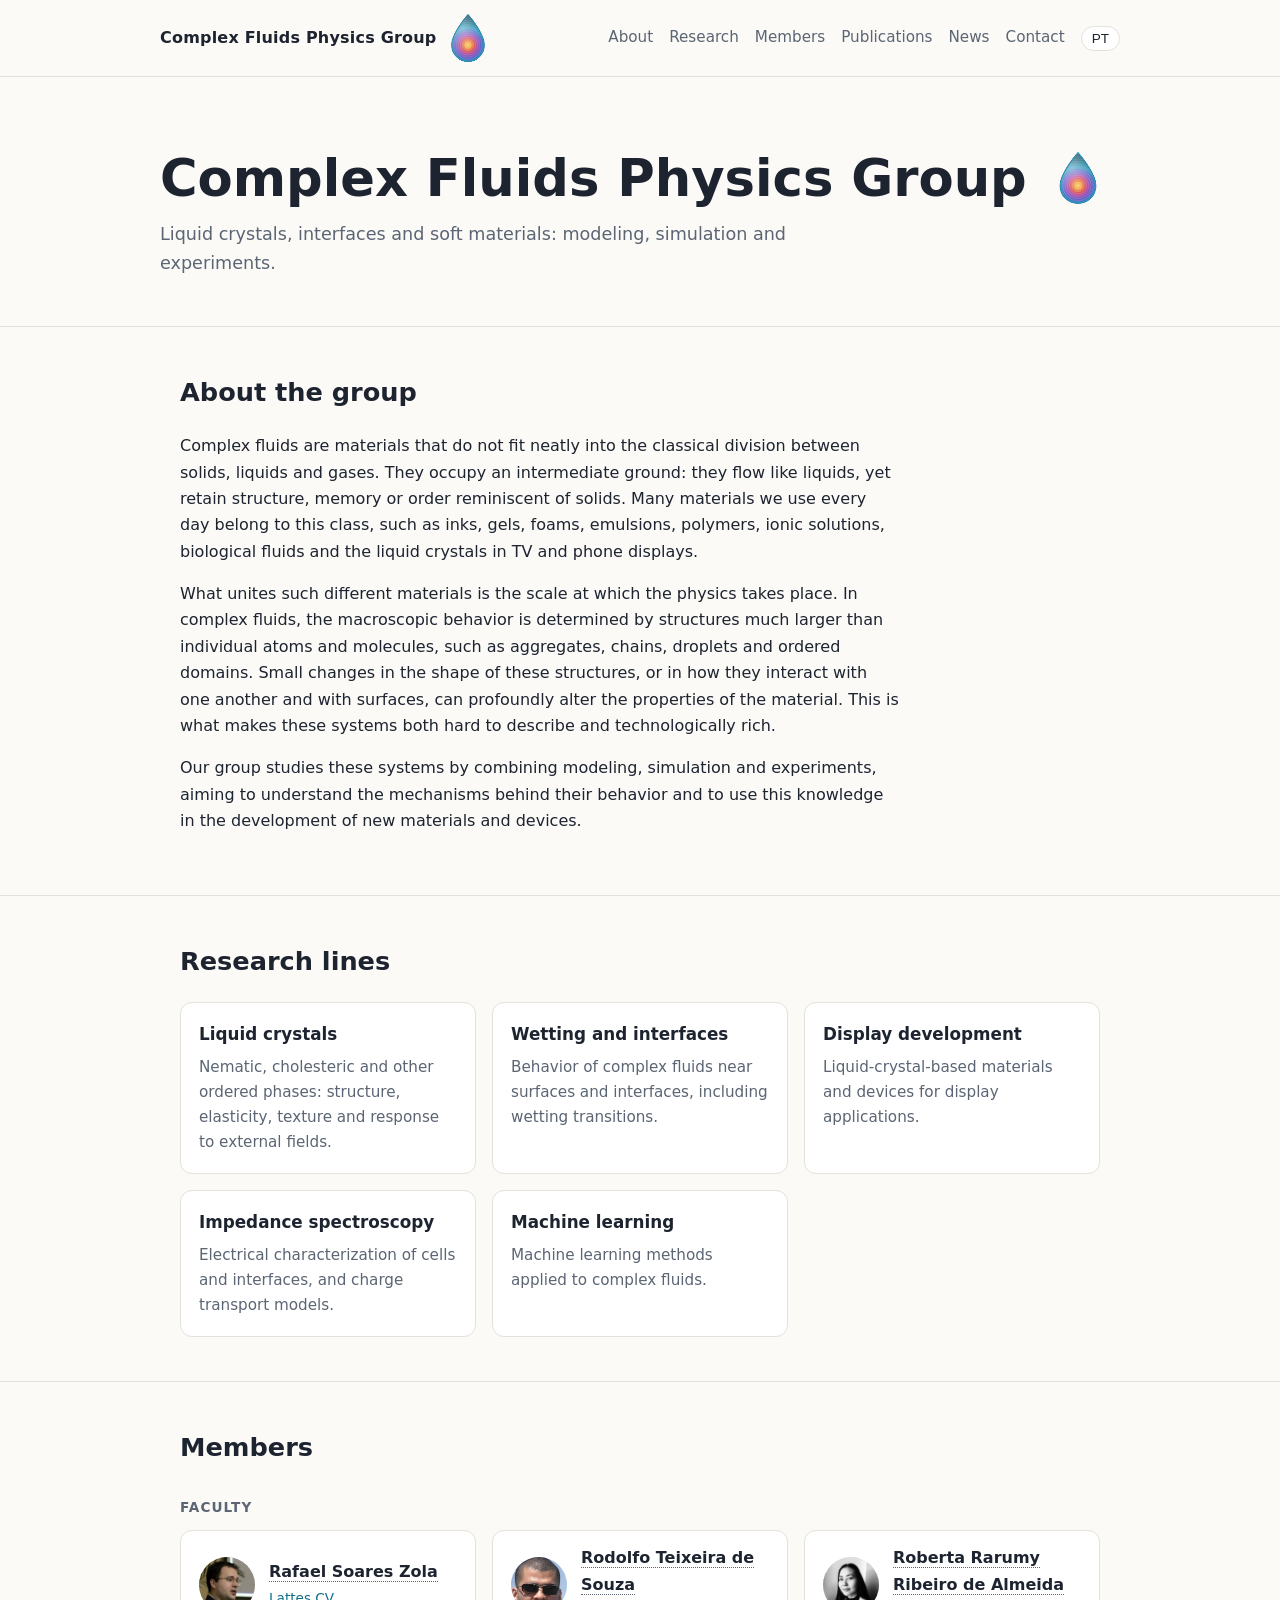
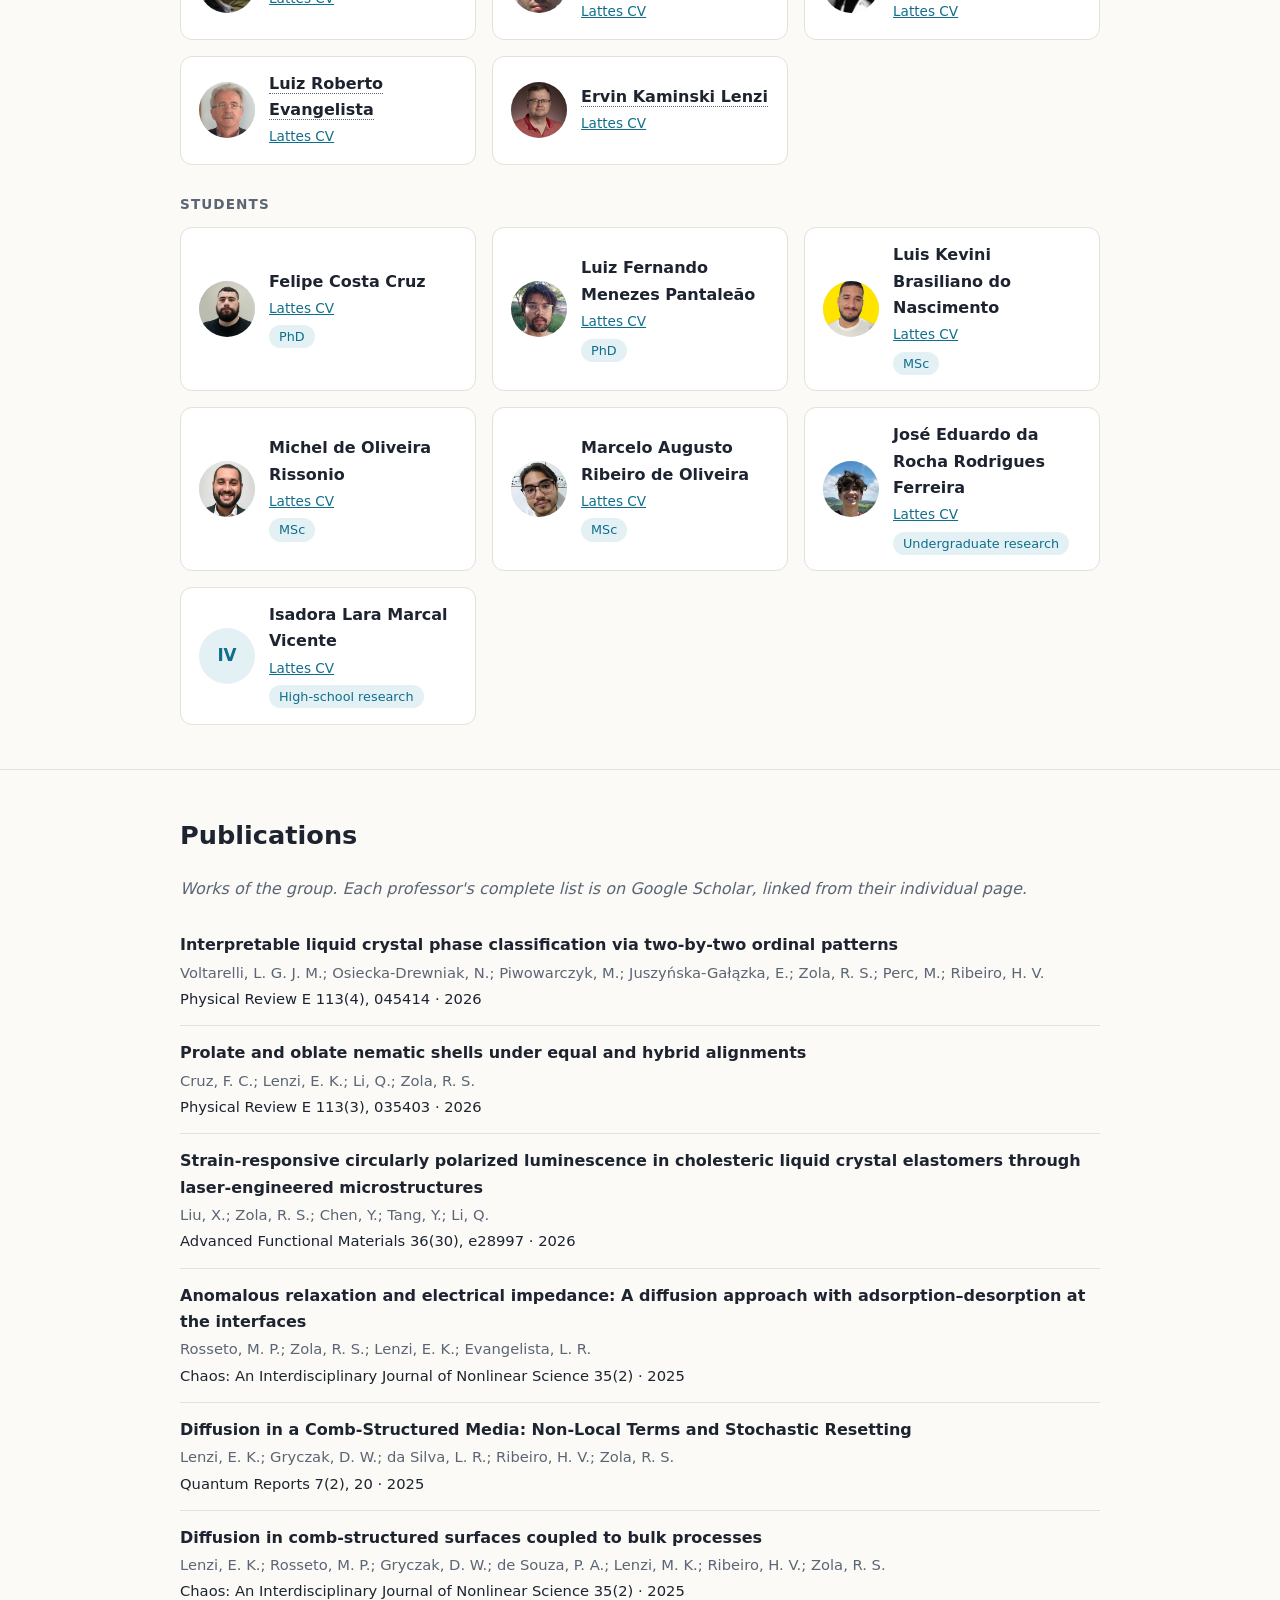
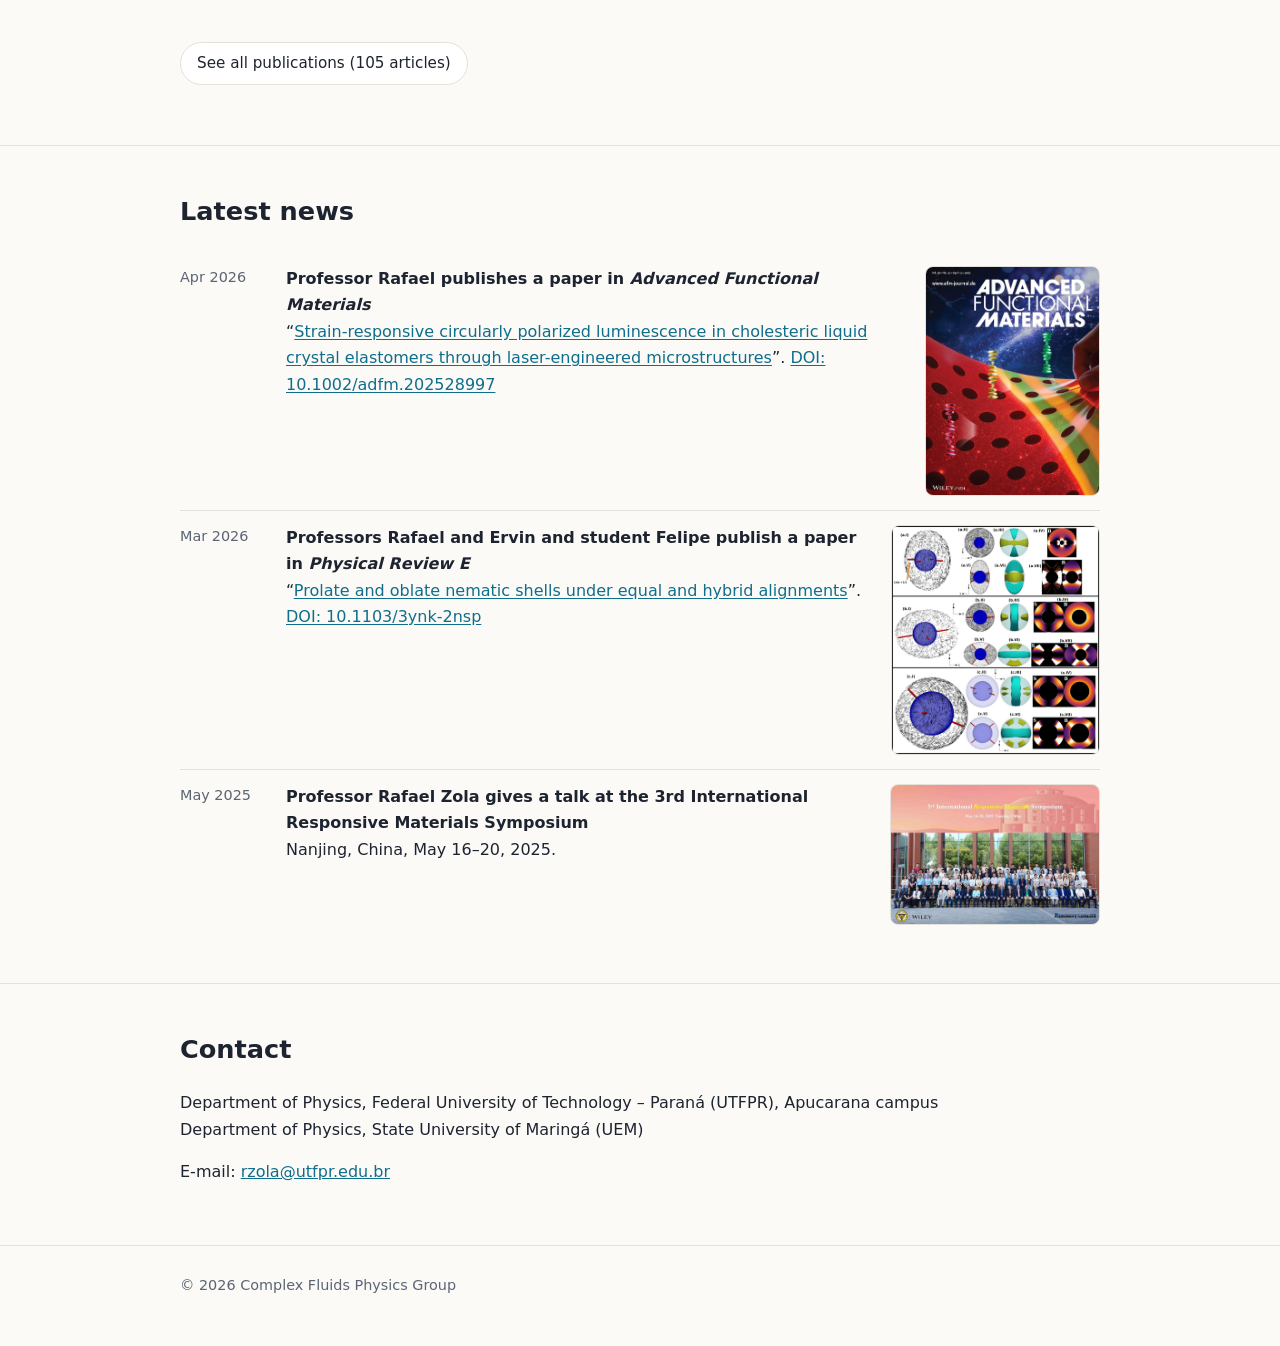
==== commit 8fa75cad: "Add files via upload versão 10/11/26 16:29" ====
--- a/index.html
+++ b/index.html
@@ -196,11 +196,19 @@
     <div class="wrap">
       <h2><span class="pt">Últimas notícias</span><span class="en">Latest news</span></h2>
       <div class="news-item">
-        <time datetime="2026-11">Nov 2026</time>
-        <div>
-          <strong><span class="pt">Nosso novo site está no ar</span><span class="en">Our new website is online</span></strong>
-          <div><span class="pt">O Grupo de Física dos Fluidos Complexos agora tem página própria, com membros, linhas de pesquisa e publicações.</span><span class="en">The Complex Fluids Physics Group now has its own website, with members, research lines and publications.</span></div>
-        </div>
+        <time datetime="2026-04"><span class="pt">Abr 2026</span><span class="en">Apr 2026</span></time>
+        <div><span class="pt"><strong>Professor Rafael publica artigo na <em>Advanced Functional Materials</em></strong><br>“<a href="https://scholar.google.com/citations?view_op=view_citation&amp;hl=en&amp;user=0CneH0oAAAAJ&amp;sortby=pubdate&amp;citation_for_view=0CneH0oAAAAJ:IjCSPb-OGe4C" target="_blank" rel="noopener">Strain-responsive circularly polarized luminescence in cholesteric liquid crystal elastomers through laser-engineered microstructures</a>”. <a href="https://doi.org/10.1002/adfm.202528997" target="_blank" rel="noopener">DOI: 10.1002/adfm.202528997</a></span><span class="en"><strong>Professor Rafael publishes a paper in <em>Advanced Functional Materials</em></strong><br>“<a href="https://scholar.google.com/citations?view_op=view_citation&amp;hl=en&amp;user=0CneH0oAAAAJ&amp;sortby=pubdate&amp;citation_for_view=0CneH0oAAAAJ:IjCSPb-OGe4C" target="_blank" rel="noopener">Strain-responsive circularly polarized luminescence in cholesteric liquid crystal elastomers through laser-engineered microstructures</a>”. <a href="https://doi.org/10.1002/adfm.202528997" target="_blank" rel="noopener">DOI: 10.1002/adfm.202528997</a></span></div>
+        <a class="news-img" href="noticias/capa-afm.jpg" target="_blank" rel="noopener"><img src="noticias/capa-afm.jpg" alt="Capa da Advanced Functional Materials: elastômero cristalino líquido colestérico sendo puxado por uma mão" loading="lazy"></a>
+      </div>
+      <div class="news-item">
+        <time datetime="2026-03"><span class="pt">Mar 2026</span><span class="en">Mar 2026</span></time>
+        <div><span class="pt"><strong>Professores Rafael e Ervin e o aluno Felipe publicam artigo na <em>Physical Review E</em></strong><br>“<a href="https://scholar.google.com/citations?view_op=view_citation&amp;hl=en&amp;user=0CneH0oAAAAJ&amp;sortby=pubdate&amp;citation_for_view=0CneH0oAAAAJ:tOudhMTPpwUC" target="_blank" rel="noopener">Prolate and oblate nematic shells under equal and hybrid alignments</a>”. <a href="https://doi.org/10.1103/3ynk-2nsp" target="_blank" rel="noopener">DOI: 10.1103/3ynk-2nsp</a></span><span class="en"><strong>Professors Rafael and Ervin and student Felipe publish a paper in <em>Physical Review E</em></strong><br>“<a href="https://scholar.google.com/citations?view_op=view_citation&amp;hl=en&amp;user=0CneH0oAAAAJ&amp;sortby=pubdate&amp;citation_for_view=0CneH0oAAAAJ:tOudhMTPpwUC" target="_blank" rel="noopener">Prolate and oblate nematic shells under equal and hybrid alignments</a>”. <a href="https://doi.org/10.1103/3ynk-2nsp" target="_blank" rel="noopener">DOI: 10.1103/3ynk-2nsp</a></span></div>
+        <a class="news-img" href="noticias/shells-pre.jpg" target="_blank" rel="noopener"><img src="noticias/shells-pre.jpg" alt="Configurações de defeitos em cascas nemáticas prolatas e oblatas" loading="lazy"></a>
+      </div>
+      <div class="news-item">
+        <time datetime="2025-05"><span class="pt">Mai 2025</span><span class="en">May 2025</span></time>
+        <div><span class="pt"><strong>Professor Rafael Zola dá palestra no 3rd International Responsive Materials Symposium</strong><br>Nanjing, China, 16–20 de maio de 2025.</span><span class="en"><strong>Professor Rafael Zola gives a talk at the 3rd International Responsive Materials Symposium</strong><br>Nanjing, China, May 16–20, 2025.</span></div>
+        <a class="news-img" href="noticias/simposio-nanjing.jpg" target="_blank" rel="noopener"><img src="noticias/simposio-nanjing.jpg" alt="Foto oficial dos participantes do 3rd International Responsive Materials Symposium, Nanjing" loading="lazy"></a>
       </div>
     </div>
   </section>
--- a/style.css
+++ b/style.css
@@ -78,6 +78,10 @@
   .news-item { display: grid; grid-template-columns: 110px 1fr; gap: 16px; padding: 14px 0; border-bottom: 1px solid var(--line); }
   .news-item:last-child { border-bottom: 0; }
   .news-item time { color: var(--muted); font-size: .9rem; }
+  .news-item { grid-template-columns: 90px 1fr 210px; align-items: start; }
+  .news-img { justify-self: end; }
+  .news-img img { display: block; width: auto; max-width: 100%; height: auto; max-height: 230px; border-radius: 8px; border: 1px solid var(--line); }
+  .news-item a { text-decoration: underline; text-underline-offset: 2px; }
   .placeholder { color: var(--muted); font-style: italic; }
 
   footer { border-top: 1px solid var(--line); padding: 28px 0 48px; color: var(--muted); font-size: .9rem; }
@@ -85,7 +89,9 @@
   @media (max-width: 560px) {
     header.top { position: static; }
     .brand img { height: 42px; }
-    .news-item { grid-template-columns: 1fr; gap: 2px; }
+    .news-item { grid-template-columns: 1fr; gap: 6px; }
+    .news-img { justify-self: start; }
+    .news-img img { max-width: 260px; max-height: 220px; }
     .hero { padding: 48px 0 32px; }
   }
 
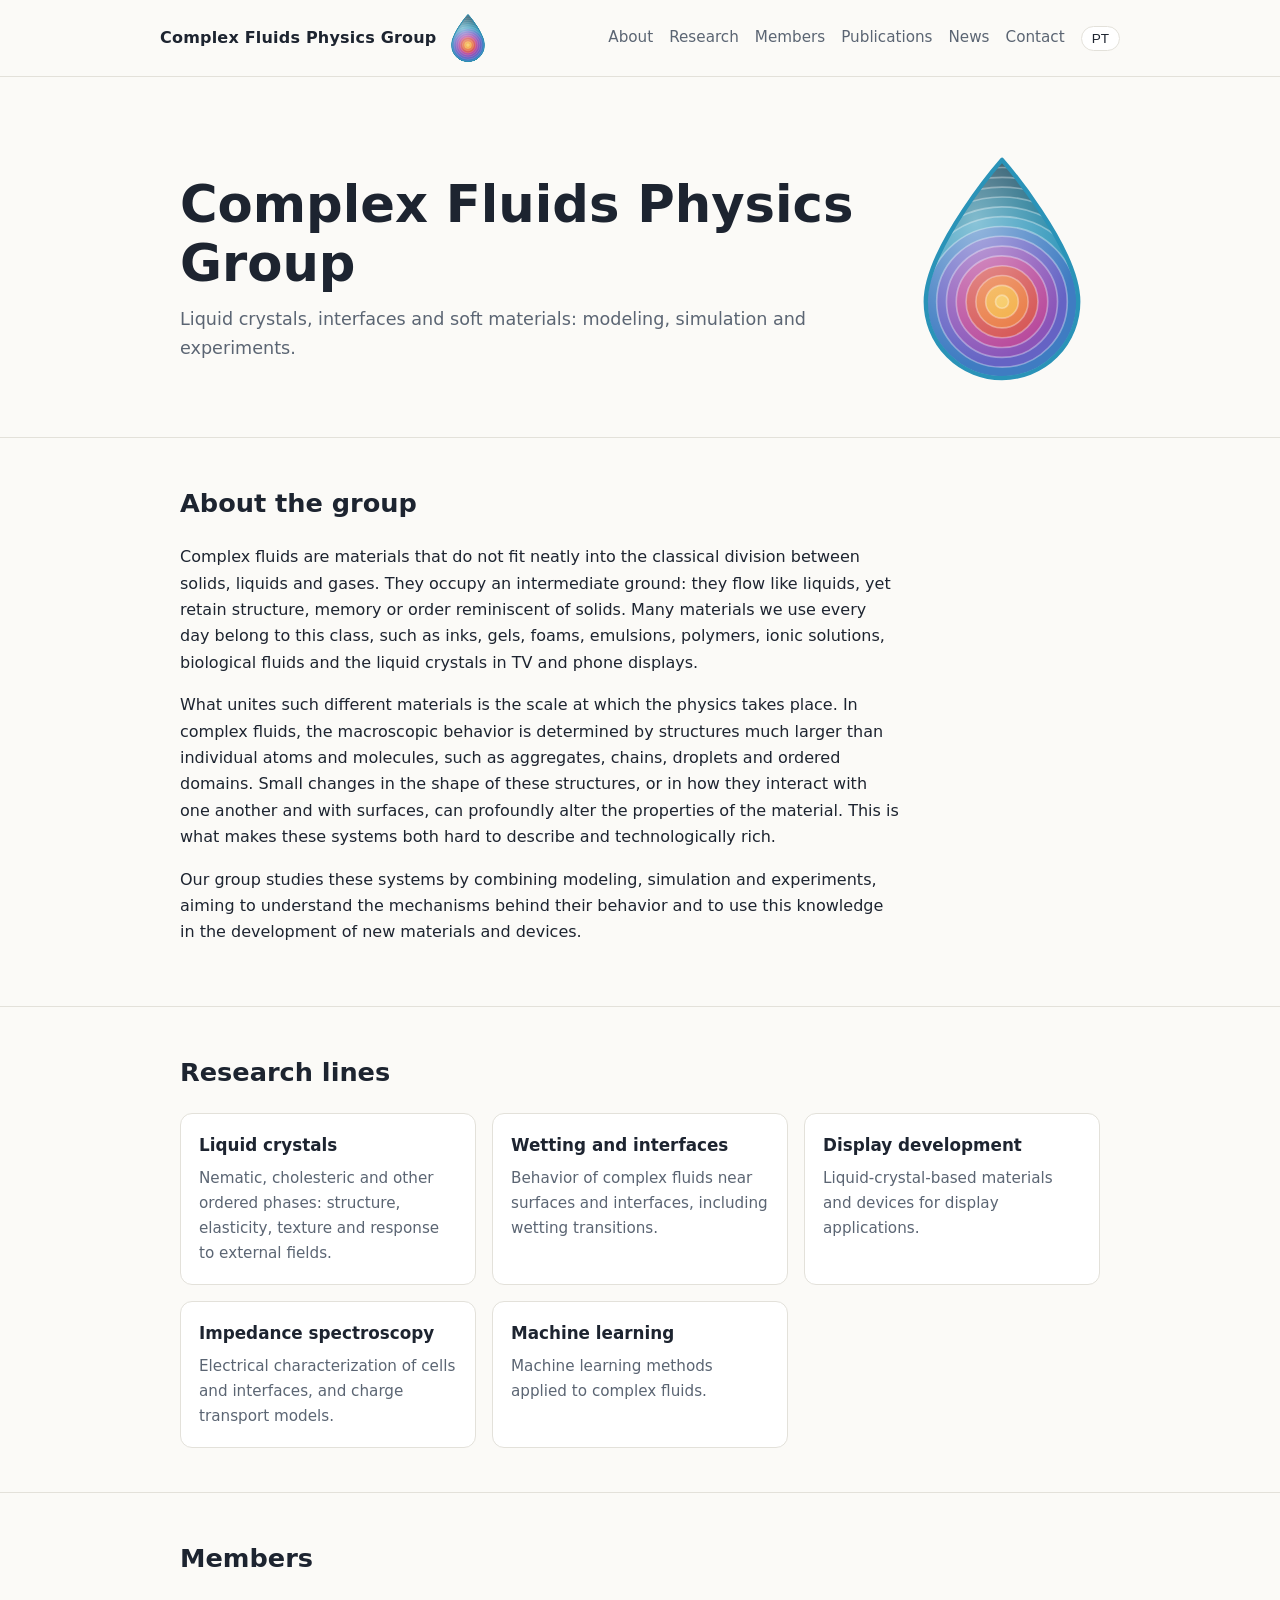
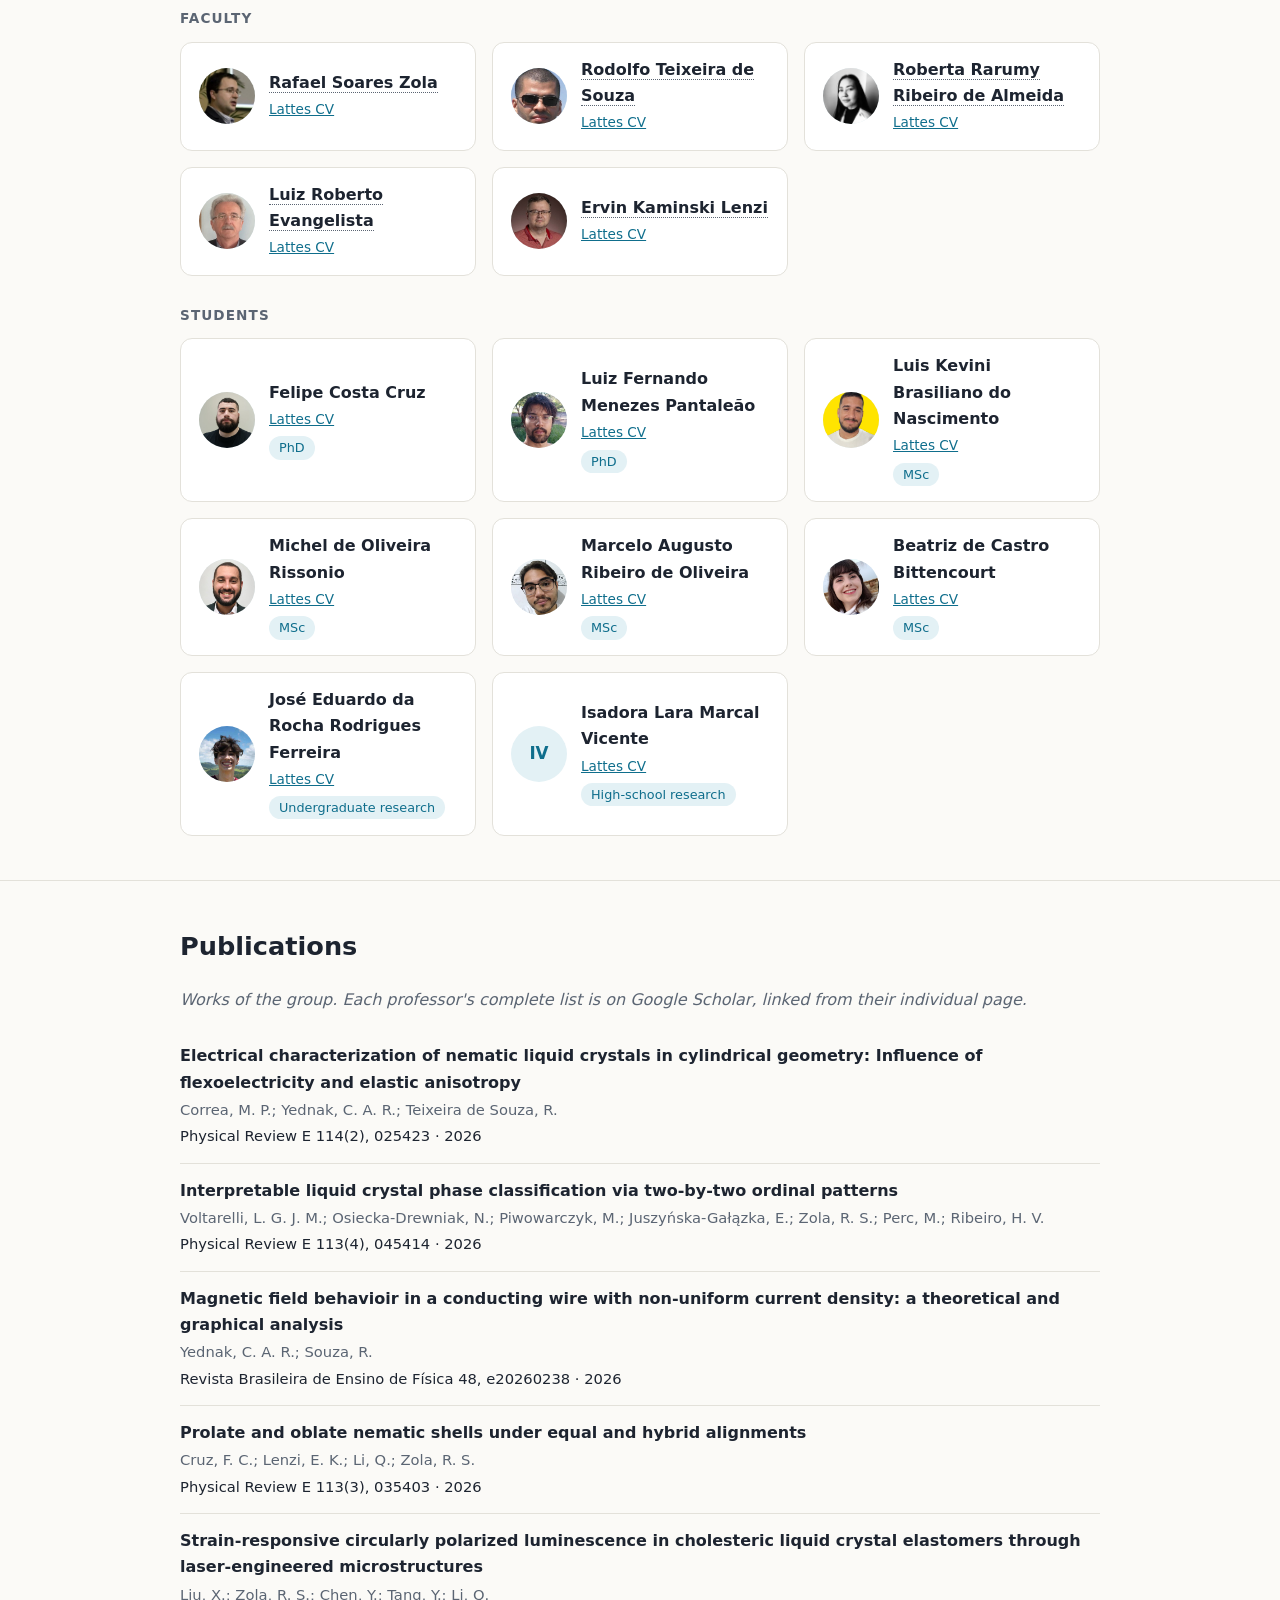
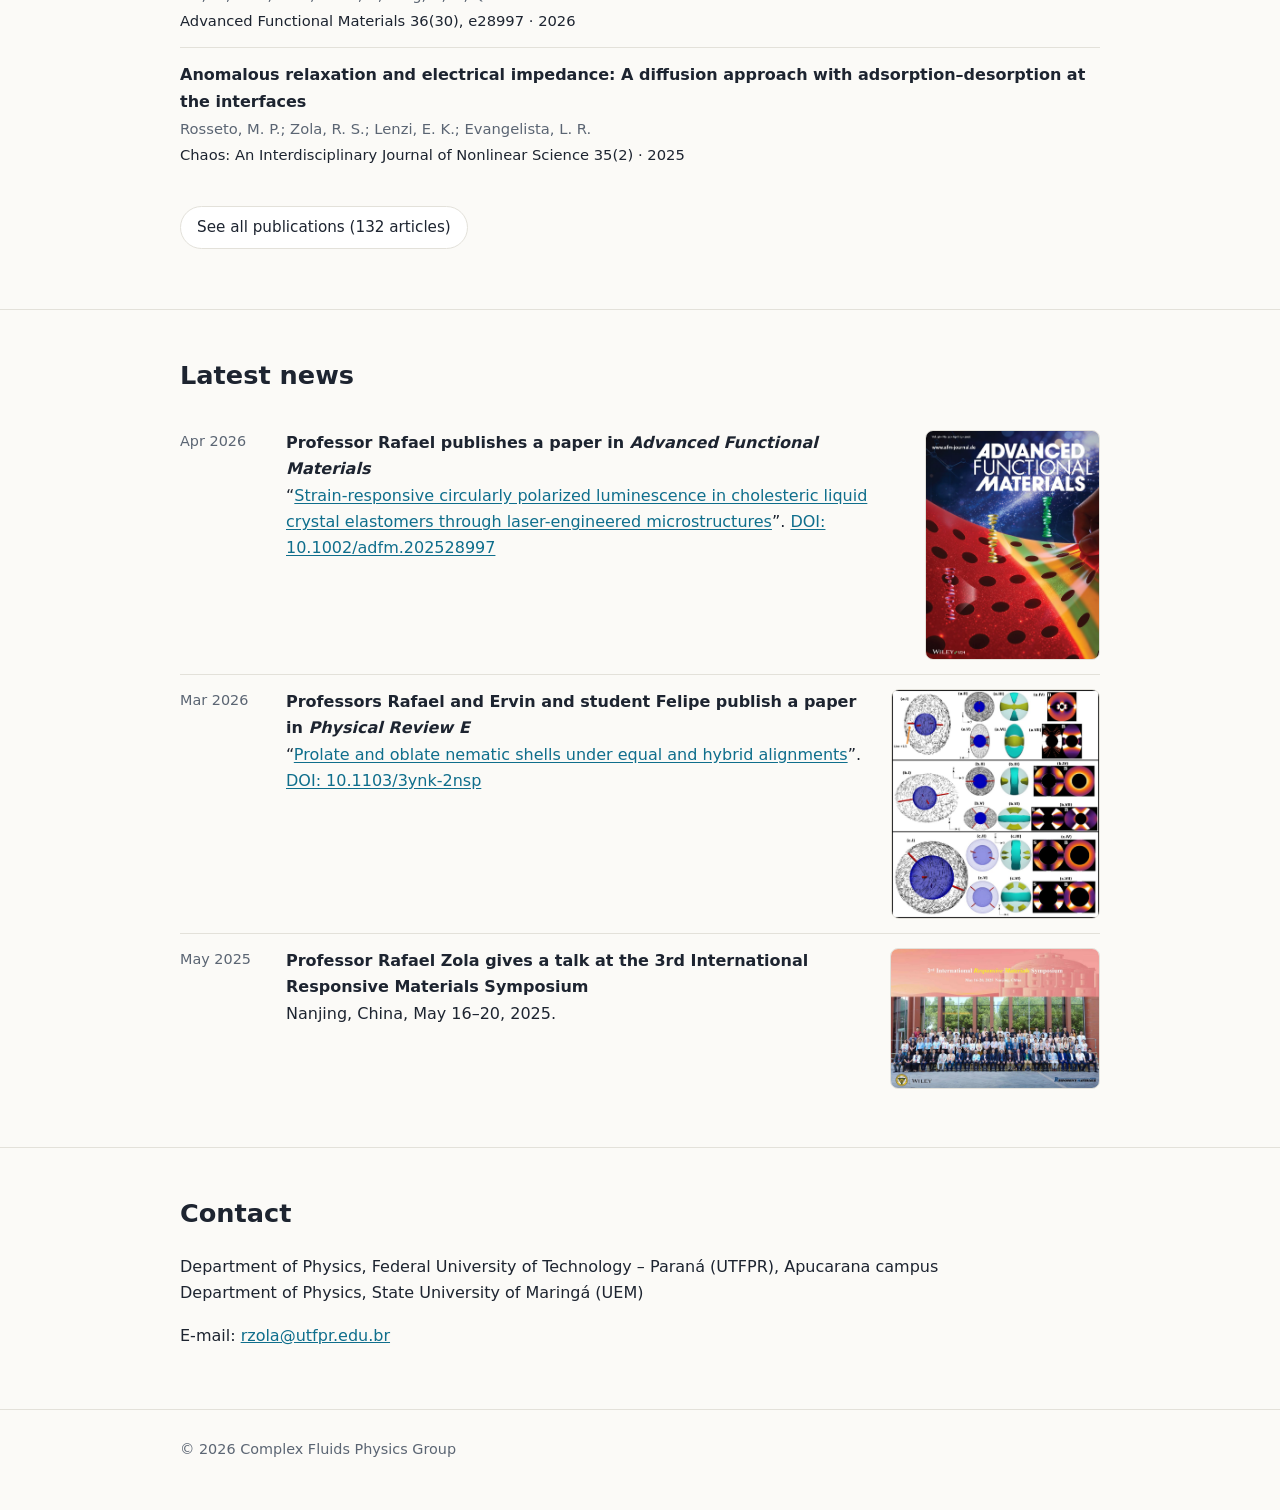
==== commit b2ae066e: "Add files via upload versão 11/11 9:40" ====
--- a/index.html
+++ b/index.html
@@ -31,15 +31,17 @@
 
 <main>
   <div class="wrap hero" id="inicio">
+    <div class="hero-text">
     <h1>
       <span class="pt">Grupo de Física dos Fluidos Complexos</span>
       <span class="en">Complex Fluids Physics Group</span>
-      <img class="hero-logo" src="logo-simbolo.svg" alt="" width="53" height="64">
     </h1>
     <p class="sub">
       <span class="pt">Cristais líquidos, interfaces e materiais moles: modelagem, simulação e experimentos.</span>
       <span class="en">Liquid crystals, interfaces and soft materials: modeling, simulation and experiments.</span>
     </p>
+    </div>
+    <img class="hero-logo-big" src="logo-simbolo.svg" alt="" width="220" height="264">
   </div>
 
   <section id="sobre" class="about">
@@ -139,6 +141,10 @@
           <div><div class="name">Marcelo Augusto Ribeiro de Oliveira</div><a class="lattes" href="http://lattes.cnpq.br/0408678815399770" target="_blank" rel="noopener"><span class="pt">Currículo Lattes</span><span class="en">Lattes CV</span></a><br><span class="tag"><span class="pt">Mestrado</span><span class="en">MSc</span></span></div>
         </div>
         <div class="person">
+          <div class="avatar"><span>BB</span><img src="fotos/beatriz-bittencourt.jpg" alt="" loading="lazy" onerror="this.remove()"></div>
+          <div><div class="name">Beatriz de Castro Bittencourt</div><a class="lattes" href="http://lattes.cnpq.br/1730058089013290" target="_blank" rel="noopener"><span class="pt">Currículo Lattes</span><span class="en">Lattes CV</span></a><br><span class="tag"><span class="pt">Mestrado</span><span class="en">MSc</span></span></div>
+        </div>
+        <div class="person">
           <div class="avatar"><span>JF</span><img src="fotos/jose-ferreira.jpg" alt="" loading="lazy" onerror="this.remove()"></div>
           <div><div class="name">José Eduardo da Rocha Rodrigues Ferreira</div><a class="lattes" href="http://lattes.cnpq.br/7820267492773873" target="_blank" rel="noopener"><span class="pt">Currículo Lattes</span><span class="en">Lattes CV</span></a><br><span class="tag"><span class="pt">Iniciação científica</span><span class="en">Undergraduate research</span></span></div>
         </div>
@@ -157,11 +163,21 @@
       <p class="placeholder" style="margin-top:0"><span class="pt">Trabalhos do grupo. A lista completa de cada professor está no Google Scholar, em sua página individual.</span><span class="en">Works of the group. Each professor's complete list is on Google Scholar, linked from their individual page.</span></p>
       <ul class="pubs">
       <li>
+        <div class="pub-title"><a href="https://scholar.google.com/scholar?q=%22Electrical+characterization+of+nematic+liquid+crystals+in+cylindrical+geometry%3A+Influence+of+flexoelectricity+and+elastic+anisotropy%22" target="_blank" rel="noopener">Electrical characterization of nematic liquid crystals in cylindrical geometry: Influence of flexoelectricity and elastic anisotropy</a></div>
+        <div class="pub-authors">Correa, M. P.; Yednak, C. A. R.; Teixeira de Souza, R.</div>
+        <div class="pub-venue">Physical Review E 114(2), 025423 · 2026 </div>
+      </li>
+      <li>
         <div class="pub-title"><a href="https://scholar.google.com/scholar?q=%22Interpretable+liquid+crystal+phase+classification+via+two-by-two+ordinal+patterns%22" target="_blank" rel="noopener">Interpretable liquid crystal phase classification via two-by-two ordinal patterns</a></div>
         <div class="pub-authors">Voltarelli, L. G. J. M.; Osiecka-Drewniak, N.; Piwowarczyk, M.; Juszyńska-Gałązka, E.; Zola, R. S.; Perc, M.; Ribeiro, H. V.</div>
         <div class="pub-venue">Physical Review E 113(4), 045414 · 2026 </div>
       </li>
       <li>
+        <div class="pub-title"><a href="https://scholar.google.com/scholar?q=%22Magnetic+field+behavioir+in+a+conducting+wire+with+non-uniform+current+density%3A+a+theoretical+and+graphical+analysis%22" target="_blank" rel="noopener">Magnetic field behavioir in a conducting wire with non-uniform current density: a theoretical and graphical analysis</a></div>
+        <div class="pub-authors">Yednak, C. A. R.; Souza, R.</div>
+        <div class="pub-venue">Revista Brasileira de Ensino de Física 48, e20260238 · 2026 </div>
+      </li>
+      <li>
         <div class="pub-title"><a href="https://scholar.google.com/scholar?q=%22Prolate+and+oblate+nematic+shells+under+equal+and+hybrid+alignments%22" target="_blank" rel="noopener">Prolate and oblate nematic shells under equal and hybrid alignments</a></div>
         <div class="pub-authors">Cruz, F. C.; Lenzi, E. K.; Li, Q.; Zola, R. S.</div>
         <div class="pub-venue">Physical Review E 113(3), 035403 · 2026 </div>
@@ -176,18 +192,8 @@
         <div class="pub-authors">Rosseto, M. P.; Zola, R. S.; Lenzi, E. K.; Evangelista, L. R.</div>
         <div class="pub-venue">Chaos: An Interdisciplinary Journal of Nonlinear Science 35(2) · 2025 </div>
       </li>
-      <li>
-        <div class="pub-title"><a href="https://scholar.google.com/scholar?q=%22Diffusion+in+a+Comb-Structured+Media%3A+Non-Local+Terms+and+Stochastic+Resetting%22" target="_blank" rel="noopener">Diffusion in a Comb-Structured Media: Non-Local Terms and Stochastic Resetting</a></div>
-        <div class="pub-authors">Lenzi, E. K.; Gryczak, D. W.; da Silva, L. R.; Ribeiro, H. V.; Zola, R. S.</div>
-        <div class="pub-venue">Quantum Reports 7(2), 20 · 2025 </div>
-      </li>
-      <li>
-        <div class="pub-title"><a href="https://scholar.google.com/scholar?q=%22Diffusion+in+comb-structured+surfaces+coupled+to+bulk+processes%22" target="_blank" rel="noopener">Diffusion in comb-structured surfaces coupled to bulk processes</a></div>
-        <div class="pub-authors">Lenzi, E. K.; Rosseto, M. P.; Gryczak, D. W.; de Souza, P. A.; Lenzi, M. K.; Ribeiro, H. V.; Zola, R. S.</div>
-        <div class="pub-venue">Chaos: An Interdisciplinary Journal of Nonlinear Science 35(2) · 2025 </div>
-      </li>
       </ul>
-      <p><a class="btn" href="publicacoes.html"><span class="pt">Ver todas as publicações (105 artigos)</span><span class="en">See all publications (105 articles)</span></a></p>
+      <p><a class="btn" href="publicacoes.html"><span class="pt">Ver todas as publicações (132 artigos)</span><span class="en">See all publications (132 articles)</span></a></p>
       <!-- PUBS:END -->
     </div>
   </section>
--- a/style.css
+++ b/style.css
@@ -52,9 +52,10 @@
   }
   .lang button:hover { border-color: var(--accent); color: var(--accent); }
 
-  .hero { padding: 72px 0 48px; }
+  .hero { padding: 72px 20px 48px; }
   .hero h1 { font-size: clamp(2rem, 5vw, 3.2rem); line-height: 1.15; margin: 0 0 12px; }
-  .hero h1 .hero-logo { display: inline-block; height: 1.1em; width: auto; vertical-align: -0.2em; margin-left: .2em; }
+  .hero { display: grid; grid-template-columns: 1fr auto; align-items: center; gap: 40px; }
+  .hero-logo-big { display: block; height: 240px; width: auto; justify-self: end; }
   .hero p.sub { color: var(--muted); font-size: 1.1rem; margin: 0; max-width: 640px; }
 
   section { padding: 44px 0; border-top: 1px solid var(--line); }
@@ -92,7 +93,8 @@
     .news-item { grid-template-columns: 1fr; gap: 6px; }
     .news-img { justify-self: start; }
     .news-img img { max-width: 260px; max-height: 220px; }
-    .hero { padding: 48px 0 32px; }
+    .hero { padding: 48px 20px 32px; grid-template-columns: 1fr; gap: 20px; }
+    .hero-logo-big { height: 130px; justify-self: start; }
   }
 
   /* links de nome (professores) */
